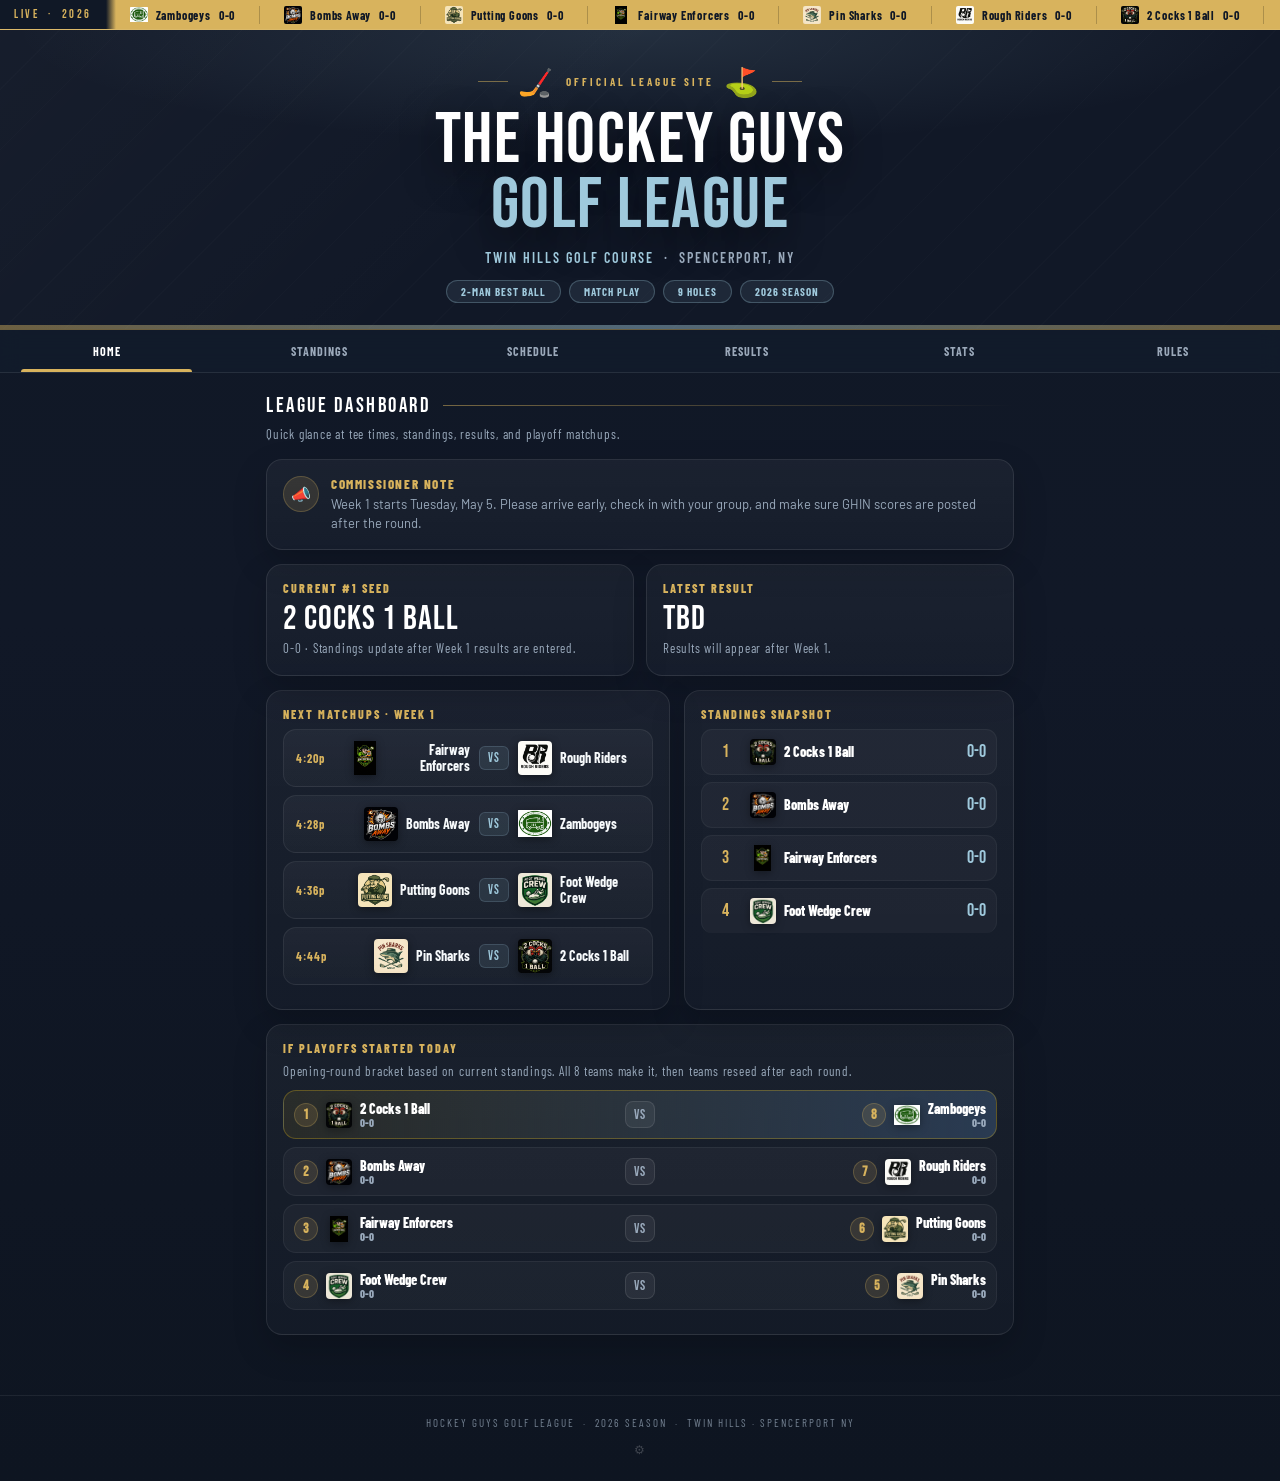
==== index.html @ 38a0ec85 "Add files via upload" ====
<!DOCTYPE html>
<html lang="en">
<head>
<meta charset="UTF-8">
<meta name="viewport" content="width=device-width, initial-scale=1.0">
<title>Hockey Guys Golf League 2026</title>
<meta name="robots" content="noindex,nofollow">
<link href="https://fonts.googleapis.com/css2?family=Bebas+Neue&family=Barlow+Condensed:wght@400;600;700;900&family=Barlow:wght@400;500;600&display=swap" rel="stylesheet">
<link rel="stylesheet" href="style.css">
<link rel="stylesheet" href="theme-polished.css">

</head>
<body>

<div class="ticker-wrap">
  <div class="ticker-label">LIVE &nbsp;·&nbsp; 2026</div>
  <div class="ticker-track" id="ticker-track"></div>
</div>
<div class="hero">
  <div class="hero-bg"></div><div class="hero-stripes"></div>
  <div class="hero-inner">
    <div class="hero-eyebrow"><span class="hero-puck">🏒</span> Official League Site <span class="hero-puck">⛳</span></div>
    <div class="hero-title">The Hockey Guys<br><span>Golf League</span></div>
    <div class="hero-sub"><b>Twin Hills Golf Course</b> &nbsp;·&nbsp; Spencerport, NY</div>
    <div class="hero-pills">
      <span class="pill">2-Man Best Ball</span><span class="pill">Match Play</span>
      <span class="pill">9 Holes</span><span class="pill">2026 Season</span>
    </div>
  </div>
</div>
<div class="nav">
  <button class="nav-btn active" onclick="show('dashboard',this)">Home</button>
  <button class="nav-btn" onclick="show('standings',this)">Standings</button>
  <button class="nav-btn" onclick="show('schedule',this)">Schedule</button>
  <button class="nav-btn" onclick="show('results',this)">Results</button>
  <button class="nav-btn" onclick="show('stats',this);buildStats()">Stats</button>
  <button class="nav-btn" onclick="show('rules',this)">Rules</button>
</div>

<div class="content">
  <div id="dashboard" class="section active">
    <div class="section-header"><span class="section-label">League Dashboard</span><div class="section-header-line"></div></div>
    <p class="section-subtitle">Quick glance at tee times, standings, results, and playoff matchups.</p>
    <div id="dashboard-container"></div>
  </div>

  <div id="standings" class="section">
    <div class="section-header"><span class="section-label">2026 Standings</span><div class="section-header-line"></div></div>
    <p class="section-subtitle" id="standings-updated">Standings will update automatically after results are entered.</p>
    <div class="view-toggle">
      <button class="view-btn active" onclick="setView('table',this)">&#9776; Table</button>
      <button class="view-btn" onclick="setView('cards',this)">&#9638; Cards</button>
    </div>
    <div id="view-table">
      <table class="standings-table">
        <thead><tr><th style="width:36px">#</th><th style="text-align:left">Team</th><th style="width:48px">W</th><th style="width:48px">L</th></tr></thead>
        <tbody id="standings-body"></tbody>
      </table>
    </div>
    <div id="view-cards" style="display:none"><div class="cards-grid" id="cards-grid"></div></div>
  </div>

  <div id="schedule" class="section">
    <div class="section-header"><span class="section-label">Schedule</span><div class="section-header-line"></div></div>
    <p class="section-subtitle">Weekly matchups, tee times, and front/back nine assignments.</p>
    <div id="schedule-container"></div>
  </div>

  <div id="results" class="section">
    <div class="section-header"><span class="section-label">Results</span><div class="section-header-line"></div></div>
    <p class="section-subtitle" id="results-updated">Final match results will show here once scores are saved.</p>
    <div id="results-container">
      <div class="no-results"><div class="no-results-icon">🏌️</div><div class="no-results-text">No results yet<br>Check back after Week 1</div></div>
    </div>
  </div>

  <div id="stats" class="section">
    <div class="section-header"><span class="section-label">Player Stats</span><div class="section-header-line"></div></div>
    <p class="section-subtitle">Individual scoring trends and season leaders will populate after scorecards are saved.</p>

    <!-- Stats Filter -->
    <div class="stats-filter">
      <button class="stats-filter-btn active" onclick="setStatFilter('all',this)">All Players</button>
      <button class="stats-filter-btn" onclick="setStatFilter('leaders',this)">Leaders</button>
    </div>

    <!-- Season Leaders Banner -->
    <div id="stats-leaders-banner" style="display:none"></div>

    <!-- Player Stats Cards -->
    <div id="stats-no-data" class="no-results">
      <div class="no-results-icon">📊</div>
      <div class="no-results-text">No stats yet<br>Enter Week 1 scores to see individual stats</div>
    </div>
    <div id="stats-container" style="display:none">

      <!-- Season Leaders row -->
      <div id="leaders-row" class="leaders-row"></div>

      <!-- Filter toggle -->
      <div id="player-search-wrap" style="margin-bottom:14px;display:none">
        <input type="text" id="player-search" class="player-search-input" placeholder="Search player..." oninput="filterPlayerStats()">
      </div>

      <!-- All Players Grid -->
      <div id="player-cards-container"></div>

      <!-- Hole-by-Hole Breakdown -->
      <div class="section-header" style="margin-top:24px">
        <span class="section-label" style="font-size:16px">Hole Breakdown</span>
        <div class="section-header-line"></div>
      </div>
      <p style="font-family:'Barlow Condensed',sans-serif;font-size:12px;color:var(--muted);margin-bottom:12px;letter-spacing:1px;">Average gross score per hole across all rounds played</p>
      <div id="hole-breakdown-container"></div>

    </div>
  </div>


  <div id="rules" class="section">
    <div class="section-header"><span class="section-label">League Rules</span><div class="section-header-line"></div></div>
    <p class="section-subtitle">League format, GHIN requirements, playoff setup, and tiebreaker order.</p>
    <div class="rules-grid">
      <div class="rule-card"><div class="rule-title">Format</div><p>Weekly 2-man best ball match play. Each matchup is played over 9 holes.</p></div>
      <div class="rule-card"><div class="rule-title">GHIN Handicaps</div><p>GHIN handicaps are mandatory. GHINs will be used for league handicapping throughout the season, so all players are expected to keep their GHIN updated and post scores after each round.</p></div>
      <div class="rule-card rule-card-wide"><div class="rule-title">Playoff Format</div><p>All 8 teams make the playoffs. The opening round is seeded bracket-style with 1 vs. 8, 2 vs. 7, 3 vs. 6, and 4 vs. 5.</p><p>After each playoff round, teams are reseeded so the highest remaining seed plays the lowest remaining seed.</p></div>
      <div class="rule-card rule-card-wide"><div class="rule-title">Tiebreakers</div><p>Playoff holes will no longer be used. For both the regular season and playoffs, ties will be broken using the following structure:</p><ol class="rule-list"><li>Combined net total</li><li>Net scores on the hardest holes, essentially skins</li><li>Most net birdies in the round</li><li>Most gross pars</li></ol></div>
    </div>
  </div>

</div>
<div class="footer">
  <div>Hockey Guys Golf League &nbsp;·&nbsp; 2026 Season &nbsp;·&nbsp; Twin Hills · Spencerport NY</div>
  <a class="footer-admin-link" href="admin.html" aria-label="Commissioner login" title="Commissioner login">⚙</a>
</div>

<script src="public.js"></script>
<script src="polish.js"></script>

</body>
</html>
---- style.css ----
:root {
  --green:#2ecc40; --gold:#f5c518; --red:#e63946; --ice:#a8d8ea;
  --dark:#0b0f14; --dark2:#131920; --dark3:#1c2633; --dark4:#243040;
  --text:#e8edf2; --muted:#6b8299;
}
*{box-sizing:border-box;margin:0;padding:0;}
body{font-family:'Barlow',sans-serif;background:var(--dark);color:var(--text);min-height:100vh;overflow-x:hidden;}

.ticker-wrap{background:var(--green);overflow:hidden;height:32px;display:flex;align-items:center;}
.ticker-label{background:#0b0f14;color:var(--green);font-family:'Bebas Neue',sans-serif;font-size:13px;letter-spacing:3px;padding:0 14px;height:100%;display:flex;align-items:center;flex-shrink:0;z-index:2;position:relative;}
.ticker-label::after{content:'';position:absolute;right:-10px;top:0;bottom:0;width:10px;background:linear-gradient(90deg,#0b0f14,transparent);}
.ticker-track{display:flex;align-items:center;white-space:nowrap;animation:ticker 35s linear infinite;}
.ticker-track:hover{animation-play-state:paused;}
@keyframes ticker{0%{transform:translateX(0);}100%{transform:translateX(-50%);}}
.ticker-item{display:inline-flex;align-items:center;gap:8px;padding:0 24px;font-family:'Barlow Condensed',sans-serif;font-size:13px;font-weight:700;letter-spacing:1px;color:#0b0f14;border-right:1px solid rgba(0,0,0,0.2);}
.ticker-item .t-logo-sm{width:18px;height:18px;object-fit:contain;border-radius:2px;}

.hero{position:relative;background:var(--dark);overflow:hidden;border-bottom:3px solid var(--green);}
.hero-bg{position:absolute;inset:0;background:radial-gradient(ellipse 80% 60% at 50% 0%,rgba(46,204,64,0.12) 0%,transparent 70%),repeating-linear-gradient(-45deg,transparent,transparent 40px,rgba(255,255,255,0.012) 40px,rgba(255,255,255,0.012) 41px);pointer-events:none;}
.hero-stripes{position:absolute;bottom:0;left:0;right:0;height:6px;background:repeating-linear-gradient(90deg,var(--green) 0px,var(--green) 60px,var(--dark) 60px,var(--dark) 62px);opacity:0.4;}
.hero-inner{position:relative;z-index:1;display:flex;flex-direction:column;align-items:center;padding:36px 20px 28px;gap:10px;}
.hero-eyebrow{font-family:'Barlow Condensed',sans-serif;font-size:11px;font-weight:700;letter-spacing:4px;text-transform:uppercase;color:var(--green);display:flex;align-items:center;gap:10px;}
.hero-eyebrow::before,.hero-eyebrow::after{content:'';display:block;width:30px;height:1px;background:var(--green);opacity:0.6;}
.hero-puck{font-size:28px;animation:spin 6s linear infinite;display:inline-block;}
@keyframes spin{0%{transform:rotateY(0deg);}50%{transform:rotateY(180deg);}100%{transform:rotateY(360deg);}}
.hero-title{font-family:'Bebas Neue',sans-serif;font-size:clamp(42px,9vw,72px);line-height:0.9;text-align:center;letter-spacing:2px;color:#fff;text-shadow:0 0 40px rgba(46,204,64,0.3),0 4px 20px rgba(0,0,0,0.8);}
.hero-title span{color:var(--green);}
.hero-sub{font-family:'Barlow Condensed',sans-serif;font-size:14px;font-weight:600;letter-spacing:2px;text-transform:uppercase;color:var(--muted);}
.hero-sub b{color:var(--ice);font-weight:600;}
.hero-pills{display:flex;gap:8px;flex-wrap:wrap;justify-content:center;margin-top:4px;}
.pill{background:rgba(46,204,64,0.1);border:1px solid rgba(46,204,64,0.3);border-radius:999px;padding:4px 14px;font-family:'Barlow Condensed',sans-serif;font-size:11px;font-weight:700;letter-spacing:1px;text-transform:uppercase;color:var(--green);}

.nav{display:flex;background:var(--dark2);border-bottom:1px solid rgba(255,255,255,0.06);position:sticky;top:0;z-index:100;}
.nav-btn{flex:1;padding:14px 4px;font-family:'Barlow Condensed',sans-serif;font-size:12px;font-weight:700;letter-spacing:1px;text-transform:uppercase;color:var(--muted);background:none;border:none;cursor:pointer;position:relative;transition:color 0.2s;}
.nav-btn::after{content:'';position:absolute;bottom:0;left:10%;right:10%;height:3px;background:var(--green);border-radius:3px 3px 0 0;transform:scaleX(0);transition:transform 0.2s;}
.nav-btn.active{color:var(--green);}
.nav-btn.active::after{transform:scaleX(1);}
.nav-btn:hover:not(.active){color:var(--text);}
.nav-btn.comm-btn{color:var(--gold);font-size:11px;}
.nav-btn.comm-btn.active{color:var(--gold);}
.nav-btn.comm-btn.active::after{background:var(--gold);transform:scaleX(1);}

.content{padding:20px 16px 40px;max-width:720px;margin:0 auto;}
.section{display:none;}
.section.active{display:block;animation:fadeUp 0.25s ease;}
@keyframes fadeUp{from{opacity:0;transform:translateY(10px);}to{opacity:1;transform:translateY(0);}}

.section-header{display:flex;align-items:center;gap:12px;margin-bottom:18px;}
.section-header-line{flex:1;height:1px;background:linear-gradient(90deg,rgba(46,204,64,0.4),transparent);}
.section-label{font-family:'Bebas Neue',sans-serif;font-size:22px;letter-spacing:3px;color:var(--green);}

.view-toggle{display:flex;gap:6px;margin-bottom:18px;}
.view-btn{padding:6px 16px;font-family:'Barlow Condensed',sans-serif;font-size:12px;font-weight:700;letter-spacing:2px;text-transform:uppercase;border-radius:999px;border:1px solid rgba(255,255,255,0.12);background:transparent;color:var(--muted);cursor:pointer;transition:all 0.2s;}
.view-btn.active{background:var(--green);border-color:var(--green);color:#000;}
.view-btn:hover:not(.active){border-color:rgba(255,255,255,0.3);color:var(--text);}

.standings-table{width:100%;border-collapse:separate;border-spacing:0 6px;}
.standings-table thead th{font-family:'Barlow Condensed',sans-serif;font-size:10px;font-weight:700;letter-spacing:2px;text-transform:uppercase;color:var(--muted);padding:0 12px 8px;}
.standings-row{background:var(--dark3);border-radius:10px;transition:transform 0.15s,background 0.15s;cursor:default;}
.standings-row:hover{background:var(--dark4);transform:translateX(3px);}
.standings-row td{padding:10px 12px;vertical-align:middle;}
.standings-row td:first-child{border-radius:10px 0 0 10px;}
.standings-row td:last-child{border-radius:0 10px 10px 0;}
.rank-cell{width:36px;text-align:center;font-family:'Bebas Neue',sans-serif;font-size:20px;color:var(--muted);}
.rank-1{color:var(--gold);text-shadow:0 0 12px rgba(245,197,24,0.5);}
.rank-2{color:#c0c0c0;}
.rank-3{color:#cd7f32;}
.team-cell{display:flex;align-items:center;gap:12px;}
.t-logo{width:44px;height:44px;object-fit:contain;border-radius:6px;flex-shrink:0;filter:drop-shadow(0 2px 6px rgba(0,0,0,0.5));}
.t-placeholder{width:44px;height:44px;border-radius:6px;background:var(--dark4);border:1px solid rgba(255,255,255,0.1);display:flex;align-items:center;justify-content:center;font-family:'Bebas Neue',sans-serif;font-size:16px;color:var(--muted);flex-shrink:0;}
.t-name{font-family:'Barlow Condensed',sans-serif;font-size:16px;font-weight:700;color:#fff;line-height:1.1;}
.t-players{font-size:11px;color:var(--muted);margin-top:1px;}
.w-cell,.l-cell{text-align:center;width:48px;font-family:'Bebas Neue',sans-serif;font-size:24px;}
.w-cell{color:var(--green);}
.l-cell{color:var(--red);opacity:0.7;}
.standings-row.leader{background:linear-gradient(90deg,rgba(46,204,64,0.12),var(--dark3));border-left:3px solid var(--green);}
.standings-row.leader td:first-child{padding-left:9px;}
.bubble-badge{background:rgba(230,57,70,0.15);border:1px solid rgba(230,57,70,0.3);border-radius:999px;padding:2px 8px;font-family:'Barlow Condensed',sans-serif;font-size:10px;font-weight:700;color:var(--red);letter-spacing:1px;margin-left:6px;}

.cards-grid{display:grid;grid-template-columns:repeat(2,1fr);gap:12px;}
.team-card{background:var(--dark3);border-radius:16px;border:1px solid rgba(255,255,255,0.06);overflow:hidden;transition:transform 0.2s,border-color 0.2s,box-shadow 0.2s;position:relative;}
.team-card:hover{transform:translateY(-4px);border-color:rgba(46,204,64,0.4);box-shadow:0 12px 40px rgba(0,0,0,0.4);}
.team-card.leader{border-color:var(--gold);box-shadow:0 0 0 1px rgba(245,197,24,0.3),0 8px 30px rgba(245,197,24,0.1);}
.team-card.bubble{border-color:rgba(230,57,70,0.4);}
.card-crown{position:absolute;top:8px;right:10px;font-size:18px;}
.card-logo-wrap{background:linear-gradient(160deg,rgba(46,204,64,0.08),transparent 60%);display:flex;align-items:center;justify-content:center;padding:24px 16px 16px;}
.card-logo{width:90px;height:90px;object-fit:contain;filter:drop-shadow(0 4px 16px rgba(0,0,0,0.6));transition:transform 0.3s;}
.team-card:hover .card-logo{transform:scale(1.06);}
.card-placeholder{width:90px;height:90px;border-radius:12px;background:var(--dark4);border:1px solid rgba(255,255,255,0.08);display:flex;align-items:center;justify-content:center;font-family:'Bebas Neue',sans-serif;font-size:28px;color:var(--muted);}
.card-info{padding:0 14px 16px;text-align:center;}
.card-name{font-family:'Bebas Neue',sans-serif;font-size:20px;letter-spacing:1px;color:#fff;line-height:1.1;margin-bottom:2px;}
.card-players{font-family:'Barlow Condensed',sans-serif;font-size:12px;font-weight:600;color:var(--muted);letter-spacing:1px;margin-bottom:12px;}
.card-record{display:flex;justify-content:center;border-top:1px solid rgba(255,255,255,0.06);padding-top:12px;}
.card-stat{flex:1;text-align:center;}
.card-stat-num{font-family:'Bebas Neue',sans-serif;font-size:32px;line-height:1;}
.card-stat-label{font-family:'Barlow Condensed',sans-serif;font-size:10px;font-weight:700;letter-spacing:2px;text-transform:uppercase;margin-top:2px;}
.card-stat.wins .card-stat-num{color:var(--green);}
.card-stat.wins .card-stat-label{color:rgba(46,204,64,0.6);}
.card-stat.losses .card-stat-num{color:var(--red);opacity:0.75;}
.card-stat.losses .card-stat-label{color:rgba(230,57,70,0.5);}
.card-divider{width:1px;background:rgba(255,255,255,0.06);margin:0 4px;align-self:stretch;}
.card-bubble-tag{font-family:'Barlow Condensed',sans-serif;font-size:10px;font-weight:700;color:var(--red);letter-spacing:1px;text-transform:uppercase;margin-top:8px;}

.week-block{margin-bottom:20px;}
.week-label{font-family:'Bebas Neue',sans-serif;font-size:13px;letter-spacing:3px;color:var(--muted);text-transform:uppercase;margin-bottom:10px;display:flex;align-items:center;gap:10px;}
.week-label::after{content:'';flex:1;height:1px;background:rgba(255,255,255,0.07);}
.matchup-card{background:var(--dark3);border-radius:12px;margin-bottom:8px;display:flex;align-items:center;padding:12px 14px;gap:10px;border:1px solid rgba(255,255,255,0.05);transition:border-color 0.2s;}
.matchup-card:hover{border-color:rgba(46,204,64,0.3);}
.m-time{font-family:'Barlow Condensed',sans-serif;font-size:12px;font-weight:700;color:var(--muted);letter-spacing:1px;width:38px;flex-shrink:0;}
.m-team{display:flex;align-items:center;gap:8px;flex:1;}
.m-team.right{flex-direction:row-reverse;}
.m-logo{width:34px;height:34px;object-fit:contain;border-radius:4px;filter:drop-shadow(0 2px 4px rgba(0,0,0,0.4));flex-shrink:0;}
.m-placeholder{width:34px;height:34px;border-radius:4px;background:var(--dark4);display:flex;align-items:center;justify-content:center;font-family:'Bebas Neue',sans-serif;font-size:12px;color:var(--muted);flex-shrink:0;}
.m-name{font-family:'Barlow Condensed',sans-serif;font-size:14px;font-weight:700;color:var(--text);line-height:1.1;}
.m-team.right .m-name{text-align:right;}
.vs-badge{background:rgba(255,255,255,0.06);border:1px solid rgba(255,255,255,0.1);border-radius:6px;padding:3px 8px;font-family:'Bebas Neue',sans-serif;font-size:13px;color:var(--muted);letter-spacing:1px;flex-shrink:0;}

.results-week{margin-bottom:24px;}
.results-week-header{font-family:'Bebas Neue',sans-serif;font-size:13px;letter-spacing:3px;color:var(--muted);text-transform:uppercase;margin-bottom:10px;display:flex;align-items:center;gap:10px;}
.results-week-header::after{content:'';flex:1;height:1px;background:rgba(255,255,255,0.07);}
.result-card{background:var(--dark3);border-radius:12px;margin-bottom:8px;padding:14px;border:1px solid rgba(255,255,255,0.05);}
.result-teams{display:flex;align-items:center;gap:10px;}
.result-team{flex:1;display:flex;align-items:center;gap:8px;}
.result-team.right{flex-direction:row-reverse;}
.result-team.right .result-name{text-align:right;}
.result-logo{width:36px;height:36px;object-fit:contain;border-radius:4px;flex-shrink:0;}
.result-placeholder{width:36px;height:36px;border-radius:4px;background:var(--dark4);display:flex;align-items:center;justify-content:center;font-family:'Bebas Neue',sans-serif;font-size:12px;color:var(--muted);flex-shrink:0;}
.result-name{font-family:'Barlow Condensed',sans-serif;font-size:14px;font-weight:700;color:var(--text);flex:1;}
.result-name.winner{color:var(--green);}
.result-score-block{display:flex;flex-direction:column;align-items:center;gap:2px;flex-shrink:0;min-width:70px;}
.result-matchplay{font-family:'Bebas Neue',sans-serif;font-size:22px;color:var(--gold);letter-spacing:1px;}
.result-side{font-family:'Barlow Condensed',sans-serif;font-size:10px;color:var(--muted);letter-spacing:1px;text-transform:uppercase;}
.result-detail{font-size:11px;color:var(--muted);margin-top:8px;text-align:center;border-top:1px solid rgba(255,255,255,0.05);padding-top:8px;font-family:'Barlow Condensed',sans-serif;letter-spacing:0.5px;}
.no-results{display:flex;flex-direction:column;align-items:center;justify-content:center;padding:60px 20px;gap:14px;opacity:0.5;}
.no-results-icon{font-size:48px;}
.no-results-text{font-family:'Barlow Condensed',sans-serif;font-size:16px;font-weight:600;letter-spacing:2px;text-transform:uppercase;color:var(--muted);text-align:center;}

.login-wrap{max-width:380px;margin:0 auto;}
.login-card{background:var(--dark3);border:1px solid rgba(245,197,24,0.25);border-radius:16px;padding:28px 24px;text-align:center;}
.login-icon{font-size:36px;margin-bottom:12px;}
.login-title{font-family:'Bebas Neue',sans-serif;font-size:24px;letter-spacing:3px;color:var(--gold);margin-bottom:4px;}
.login-sub{font-family:'Barlow Condensed',sans-serif;font-size:13px;color:var(--muted);letter-spacing:1px;margin-bottom:20px;}
.login-field{width:100%;background:var(--dark4);border:1px solid rgba(255,255,255,0.1);border-radius:8px;padding:11px 14px;font-family:'Barlow',sans-serif;font-size:14px;color:var(--text);margin-bottom:10px;outline:none;transition:border-color 0.2s;}
.login-field:focus{border-color:var(--gold);}
.login-btn{width:100%;background:var(--gold);color:#000;border:none;border-radius:8px;padding:12px;font-family:'Barlow Condensed',sans-serif;font-size:15px;font-weight:700;letter-spacing:2px;text-transform:uppercase;cursor:pointer;margin-top:4px;transition:background 0.2s;}
.login-btn:hover{background:#e0b200;}
.login-error{color:var(--red);font-family:'Barlow Condensed',sans-serif;font-size:13px;font-weight:600;margin-top:10px;display:none;}

.commissioner-panel{display:none;}
.comm-header{display:flex;align-items:center;justify-content:space-between;margin-bottom:20px;}
.comm-title{font-family:'Bebas Neue',sans-serif;font-size:22px;letter-spacing:3px;color:var(--gold);}
.comm-user{font-family:'Barlow Condensed',sans-serif;font-size:13px;color:var(--muted);}
.logout-btn{background:transparent;border:1px solid rgba(255,255,255,0.15);border-radius:999px;padding:4px 12px;font-family:'Barlow Condensed',sans-serif;font-size:11px;font-weight:700;letter-spacing:1px;color:var(--muted);cursor:pointer;transition:all 0.2s;}
.logout-btn:hover{border-color:var(--red);color:var(--red);}

.comm-tabs{display:flex;gap:8px;margin-bottom:20px;}
.comm-tab{padding:8px 18px;font-family:'Barlow Condensed',sans-serif;font-size:13px;font-weight:700;letter-spacing:1px;text-transform:uppercase;border-radius:999px;border:1px solid rgba(255,255,255,0.12);background:transparent;color:var(--muted);cursor:pointer;transition:all 0.2s;}
.comm-tab.active{background:var(--gold);border-color:var(--gold);color:#000;}
.comm-tab:hover:not(.active){color:var(--text);border-color:rgba(255,255,255,0.3);}

.entry-card{background:var(--dark3);border:1px solid rgba(245,197,24,0.15);border-radius:14px;padding:20px;margin-bottom:16px;}
.entry-title{font-family:'Bebas Neue',sans-serif;font-size:16px;letter-spacing:2px;color:var(--gold);margin-bottom:16px;}
.field-label{font-family:'Barlow Condensed',sans-serif;font-size:11px;font-weight:700;letter-spacing:2px;text-transform:uppercase;color:var(--muted);margin-bottom:6px;display:block;}
.field-input{width:100%;background:var(--dark4);border:1px solid rgba(255,255,255,0.12);border-radius:8px;padding:10px 12px;font-family:'Barlow',sans-serif;font-size:14px;color:var(--text);outline:none;margin-bottom:14px;}
.field-input:focus{border-color:var(--gold);}
.field-select{width:100%;background:var(--dark4);border:1px solid rgba(255,255,255,0.12);border-radius:8px;padding:10px 12px;font-family:'Barlow',sans-serif;font-size:14px;color:var(--text);outline:none;margin-bottom:14px;cursor:pointer;}
.field-select:focus{border-color:var(--gold);}
.two-col{display:grid;grid-template-columns:1fr 1fr;gap:12px;}

/* always-visible save button */
.save-bar{background:var(--dark3);border:1px solid rgba(245,197,24,0.3);border-radius:14px;padding:16px 20px;margin-bottom:16px;}
.save-bar-title{font-family:'Bebas Neue',sans-serif;font-size:14px;letter-spacing:2px;color:var(--gold);margin-bottom:10px;}
.match-status-display{font-family:'Bebas Neue',sans-serif;font-size:28px;color:var(--gold);letter-spacing:2px;text-align:center;margin-bottom:10px;min-height:36px;}
.match-winner-display{font-family:'Barlow Condensed',sans-serif;font-size:14px;color:var(--green);text-align:center;margin-bottom:12px;min-height:20px;font-weight:700;letter-spacing:1px;}
.submit-btn{width:100%;background:var(--gold);color:#000;border:none;border-radius:10px;padding:13px;font-family:'Barlow Condensed',sans-serif;font-size:16px;font-weight:700;letter-spacing:3px;text-transform:uppercase;cursor:pointer;transition:background 0.2s,transform 0.1s;}
.submit-btn:hover{background:#e0b200;}
.submit-btn:active{transform:scale(0.98);}
.danger-btn{background:var(--red) !important;color:#fff !important;}
.danger-btn:hover{background:#c0303b !important;}
.success-msg{background:rgba(46,204,64,0.1);border:1px solid rgba(46,204,64,0.3);border-radius:10px;padding:12px;text-align:center;font-family:'Barlow Condensed',sans-serif;font-size:14px;font-weight:700;color:var(--green);letter-spacing:1px;margin-top:10px;display:none;}

.scorecard-wrap{overflow-x:auto;-webkit-overflow-scrolling:touch;margin-bottom:14px;}
.scorecard{border-collapse:collapse;width:100%;min-width:560px;font-size:12px;}
.scorecard th{background:var(--dark2);font-family:'Barlow Condensed',sans-serif;font-weight:700;letter-spacing:1px;text-transform:uppercase;font-size:10px;color:var(--muted);padding:8px 5px;text-align:center;border-bottom:1px solid rgba(255,255,255,0.08);}
.scorecard th.h-col{color:var(--green);}
.scorecard td{padding:5px;text-align:center;border-bottom:1px solid rgba(255,255,255,0.05);vertical-align:middle;}
.scorecard tr.par-row td{color:var(--muted);font-family:'Barlow Condensed',sans-serif;font-size:11px;font-weight:600;}
.scorecard tr.hcp-row td{color:rgba(107,130,153,0.6);font-family:'Barlow Condensed',sans-serif;font-size:10px;}
.scorecard tr.par-row td.tot{color:var(--green);font-weight:700;}
.score-inp{width:34px;background:var(--dark4);border:1px solid rgba(255,255,255,0.1);border-radius:4px;padding:4px 2px;font-family:'Bebas Neue',sans-serif;font-size:16px;color:#fff;text-align:center;outline:none;}
.score-inp:focus{border-color:var(--gold);}
.score-inp.stroke{border-color:rgba(46,204,64,0.6);background:rgba(46,204,64,0.1);}
.star{font-size:8px;color:var(--green);line-height:1;display:block;}
.pname-cell{text-align:left !important;font-family:'Barlow Condensed',sans-serif;font-size:12px;font-weight:700;color:var(--text);white-space:nowrap;padding-left:8px !important;min-width:88px;}
.hdcp-cell{font-family:'Barlow Condensed',sans-serif;font-size:11px;color:var(--gold);white-space:nowrap;}
.net-cell{font-family:'Bebas Neue',sans-serif;font-size:15px;color:var(--ice);}
.match-row td{font-family:'Bebas Neue',sans-serif;font-size:13px;letter-spacing:1px;}
.match-row .up{color:var(--green);}
.match-row .dn{color:var(--red);}
.match-row .ev{color:var(--muted);}
.team-divider td{border-top:2px solid rgba(255,255,255,0.12) !important;}
.t1-bg{background:rgba(46,204,64,0.04);}
.t2-bg{background:rgba(90,180,240,0.04);}

.stats-filter{display:flex;gap:6px;margin-bottom:16px;flex-wrap:wrap;}
.stats-filter-btn{padding:6px 16px;font-family:'Barlow Condensed',sans-serif;font-size:12px;font-weight:700;letter-spacing:2px;text-transform:uppercase;border-radius:999px;border:1px solid rgba(255,255,255,0.12);background:transparent;color:var(--muted);cursor:pointer;transition:all 0.2s;}
.stats-filter-btn.active{background:var(--green);border-color:var(--green);color:#000;}
.stats-filter-btn:hover:not(.active){border-color:rgba(255,255,255,0.3);color:var(--text);}
.leaders-row{display:grid;grid-template-columns:repeat(3,1fr);gap:10px;margin-bottom:20px;}
.leader-card{background:var(--dark3);border-radius:12px;padding:14px 10px;text-align:center;border:1px solid rgba(255,255,255,0.06);position:relative;overflow:hidden;}
.leader-card::before{content:'';position:absolute;top:0;left:0;right:0;height:3px;}
.leader-card.gold::before{background:var(--gold);}
.leader-card.green::before{background:var(--green);}
.leader-card.ice::before{background:var(--ice);}
.leader-card .leader-icon{font-size:20px;margin-bottom:4px;}
.leader-card .leader-stat{font-family:'Bebas Neue',sans-serif;font-size:26px;line-height:1;}
.leader-card.gold .leader-stat{color:var(--gold);}
.leader-card.green .leader-stat{color:var(--green);}
.leader-card.ice .leader-stat{color:var(--ice);}
.leader-card .leader-name{font-family:'Barlow Condensed',sans-serif;font-size:13px;font-weight:700;color:#fff;margin-top:2px;line-height:1.2;}
.leader-card .leader-label{font-family:'Barlow Condensed',sans-serif;font-size:9px;font-weight:700;letter-spacing:2px;text-transform:uppercase;color:var(--muted);margin-top:3px;}
.player-stat-card{background:var(--dark3);border-radius:14px;border:1px solid rgba(255,255,255,0.06);margin-bottom:12px;overflow:hidden;transition:border-color 0.2s;}
.player-stat-card:hover{border-color:rgba(46,204,64,0.25);}
.psc-header{display:flex;align-items:center;gap:12px;padding:14px 14px 10px;cursor:pointer;}
.psc-avatar{width:38px;height:38px;border-radius:50%;display:flex;align-items:center;justify-content:center;font-family:'Bebas Neue',sans-serif;font-size:16px;color:#fff;flex-shrink:0;}
.psc-info{flex:1;}
.psc-name{font-family:'Barlow Condensed',sans-serif;font-size:16px;font-weight:700;color:#fff;line-height:1.1;}
.psc-team{font-size:11px;color:var(--muted);}
.psc-record{font-family:'Bebas Neue',sans-serif;font-size:20px;color:var(--green);}
.psc-record.losing{color:var(--red);}
.psc-record.even{color:var(--muted);}
.psc-chevron{color:var(--muted);font-size:12px;transition:transform 0.2s;}
.psc-chevron.open{transform:rotate(180deg);}
.psc-stats-grid{display:grid;grid-template-columns:repeat(4,1fr);gap:0;border-top:1px solid rgba(255,255,255,0.06);}
.psc-stat{text-align:center;padding:10px 6px;border-right:1px solid rgba(255,255,255,0.05);}
.psc-stat:last-child{border-right:none;}
.psc-stat-num{font-family:'Bebas Neue',sans-serif;font-size:20px;color:var(--text);line-height:1;}
.psc-stat-label{font-family:'Barlow Condensed',sans-serif;font-size:9px;font-weight:700;letter-spacing:1.5px;text-transform:uppercase;color:var(--muted);margin-top:2px;}
.psc-detail{display:none;border-top:1px solid rgba(255,255,255,0.06);padding:12px 14px;}
.psc-detail.open{display:block;animation:fadeUp 0.2s ease;}
.psc-detail-grid{display:grid;grid-template-columns:1fr 1fr;gap:8px;margin-bottom:12px;}
.psc-detail-item{background:var(--dark4);border-radius:8px;padding:8px 10px;display:flex;justify-content:space-between;align-items:center;}
.psc-detail-label{font-family:'Barlow Condensed',sans-serif;font-size:11px;color:var(--muted);font-weight:600;letter-spacing:0.5px;}
.psc-detail-val{font-family:'Bebas Neue',sans-serif;font-size:16px;color:var(--text);}
.score-dist-wrap{margin-top:4px;}
.score-dist-title{font-family:'Barlow Condensed',sans-serif;font-size:10px;font-weight:700;letter-spacing:1px;text-transform:uppercase;color:var(--muted);margin-bottom:8px;}
.score-dist{display:flex;gap:6px;align-items:flex-end;height:48px;}
.score-bar-wrap{flex:1;display:flex;flex-direction:column;align-items:center;gap:2px;}
.score-bar{width:100%;border-radius:3px 3px 0 0;min-height:2px;}
.score-bar.birdie{background:var(--gold);}
.score-bar.par{background:var(--green);}
.score-bar.bogey{background:var(--muted);}
.score-bar.double{background:var(--red);opacity:0.7;}
.score-bar.worse{background:var(--red);opacity:0.4;}
.score-bar-label{font-family:'Barlow Condensed',sans-serif;font-size:9px;color:var(--muted);font-weight:600;}
.score-bar-count{font-family:'Bebas Neue',sans-serif;font-size:11px;color:var(--text);}
.hole-bdown-wrap{overflow-x:auto;margin-bottom:8px;}
.hole-bdown-table{border-collapse:collapse;width:100%;min-width:500px;font-size:11px;}
.hole-bdown-table th{font-family:'Barlow Condensed',sans-serif;font-size:9px;font-weight:700;letter-spacing:1px;text-transform:uppercase;color:var(--muted);padding:6px 5px;text-align:center;background:var(--dark2);border-bottom:1px solid rgba(255,255,255,0.07);}
.hole-bdown-table td{padding:5px;text-align:center;border-bottom:1px solid rgba(255,255,255,0.04);font-family:'Barlow Condensed',sans-serif;font-size:12px;font-weight:600;}
.hole-bdown-table tr:last-child td{border-bottom:none;}
.par-lbl{text-align:left!important;padding-left:8px!important;color:var(--muted);font-size:10px;}
.hcell-under{color:var(--gold);}
.hcell-par{color:var(--green);}
.hcell-over1{color:var(--muted);}
.hcell-over2{color:var(--red);opacity:0.75;}
.hcell-over3{color:var(--red);opacity:0.5;}
.player-search-input{width:100%;background:var(--dark4);border:1px solid rgba(255,255,255,0.1);border-radius:8px;padding:9px 12px;font-family:'Barlow',sans-serif;font-size:14px;color:var(--text);outline:none;margin-bottom:14px;}
.player-search-input:focus{border-color:var(--green);}
.footer{text-align:center;padding:20px;font-family:'Barlow Condensed',sans-serif;font-size:11px;letter-spacing:2px;text-transform:uppercase;color:var(--muted);opacity:0.5;border-top:1px solid rgba(255,255,255,0.05);margin-top:20px;}

/* Dashboard + maintenance upgrades */
.dashboard-grid{display:grid;grid-template-columns:repeat(3,1fr);gap:12px;margin-bottom:18px;}
.dashboard-grid-two{grid-template-columns:repeat(2,1fr);}
.dash-card{background:var(--dark3);border:1px solid rgba(255,255,255,0.06);border-radius:16px;padding:16px;position:relative;overflow:hidden;}
.dash-card::before{content:'';position:absolute;top:0;left:0;right:0;height:3px;background:var(--green);opacity:.9;}
.dash-card.gold::before{background:var(--gold);}.dash-card.ice::before{background:var(--ice);}.dash-card.red::before{background:var(--red);}
.dash-label{font-family:'Barlow Condensed',sans-serif;font-size:10px;font-weight:700;letter-spacing:2px;text-transform:uppercase;color:var(--muted);margin-bottom:6px;}
.dash-value{font-family:'Bebas Neue',sans-serif;font-size:30px;line-height:1;color:#fff;letter-spacing:1px;}
.dash-sub{font-family:'Barlow Condensed',sans-serif;font-size:13px;color:var(--muted);margin-top:4px;letter-spacing:.5px;}
.dashboard-two{display:grid;grid-template-columns:1.1fr .9fr;gap:14px;}
.dashboard-panel{background:var(--dark3);border:1px solid rgba(255,255,255,0.06);border-radius:16px;padding:16px;}
.panel-title{font-family:'Bebas Neue',sans-serif;font-size:18px;letter-spacing:2px;color:var(--green);margin-bottom:12px;}
.mini-standings-row{display:grid;grid-template-columns:32px 1fr auto;gap:10px;align-items:center;padding:9px 0;border-bottom:1px solid rgba(255,255,255,0.06);}
.mini-standings-row:last-child{border-bottom:none;}
.mini-rank{font-family:'Bebas Neue',sans-serif;font-size:18px;color:var(--muted);text-align:center;}
.mini-team{display:flex;align-items:center;gap:9px;min-width:0;}
.mini-team-name{font-family:'Barlow Condensed',sans-serif;font-size:15px;font-weight:700;color:#fff;white-space:nowrap;overflow:hidden;text-overflow:ellipsis;}
.mini-logo{width:30px;height:30px;object-fit:contain;filter:drop-shadow(0 2px 4px rgba(0,0,0,.35));}
.mini-record{font-family:'Bebas Neue',sans-serif;font-size:18px;color:var(--green);}
.dash-empty{font-family:'Barlow Condensed',sans-serif;font-size:13px;color:var(--muted);letter-spacing:1px;line-height:1.4;}
.manage-actions .submit-btn,.import-btn{font-size:13px;letter-spacing:2px;padding:12px 10px;}
.import-btn{display:flex;align-items:center;justify-content:center;background:var(--gold);color:#000;border:none;border-radius:10px;font-family:'Barlow Condensed',sans-serif;font-weight:700;text-transform:uppercase;cursor:pointer;}
.import-btn input{display:none;}
@media (max-width:640px){
  .ticker-wrap{height:30px}.ticker-label{font-size:11px;padding:0 10px}.ticker-item{font-size:12px;padding:0 16px}
  .hero-inner{padding:30px 14px 22px}.hero-sub{text-align:center;line-height:1.3}.hero-pills{gap:6px}.pill{font-size:10px;padding:4px 10px}
  .nav{overflow-x:auto;-webkit-overflow-scrolling:touch}.nav-btn{flex:0 0 auto;min-width:86px;padding:12px 10px;font-size:11px}
  .content{padding:16px 12px 32px}.cards-grid{grid-template-columns:1fr}.dashboard-grid,.dashboard-two{grid-template-columns:1fr}.leaders-row{grid-template-columns:1fr}
  .matchup-card{padding:10px 10px;gap:7px}.m-time{width:34px;font-size:11px}.m-logo{width:28px;height:28px}.m-name{font-size:13px}.vs-badge{padding:2px 6px}
  .two-col{grid-template-columns:1fr}.scorecard{min-width:720px}.score-inp{width:38px;min-height:34px}.login-card{padding:22px 18px}
}
@media (prefers-reduced-motion:reduce){*,*::before,*::after{animation-duration:.01ms!important;animation-iteration-count:1!important;scroll-behavior:auto!important;transition-duration:.01ms!important}}


.nav-link-btn{text-decoration:none;text-align:center;display:flex;align-items:center;justify-content:center;}
.rules-grid{display:grid;grid-template-columns:repeat(2,1fr);gap:12px;}
.rule-card{background:var(--dark3);border:1px solid rgba(255,255,255,0.06);border-radius:14px;padding:16px;}
.rule-title{font-family:'Bebas Neue',sans-serif;font-size:17px;letter-spacing:2px;color:var(--gold);margin-bottom:6px;}
.rule-card p{font-family:'Barlow Condensed',sans-serif;font-size:14px;line-height:1.45;color:var(--muted);letter-spacing:.4px;}
.playoff-dashboard{margin-top:14px;}
.playoff-matchup-row{display:grid;grid-template-columns:1fr auto 1fr;align-items:center;gap:10px;background:var(--dark4);border-radius:12px;padding:10px;margin-bottom:8px;border:1px solid rgba(255,255,255,0.06);}
.playoff-matchup-row:nth-child(1){border-color:rgba(245,197,24,0.28);background:linear-gradient(90deg,rgba(245,197,24,0.08),var(--dark4));}
.playoff-team{display:flex;align-items:center;gap:8px;font-family:'Barlow Condensed',sans-serif;font-size:14px;font-weight:800;color:#fff;min-width:0;}
.playoff-team span{white-space:nowrap;overflow:hidden;text-overflow:ellipsis;display:block;max-width:160px;}
.playoff-team-low{justify-content:flex-start;}
.playoff-seed{width:28px;height:28px;border-radius:50%;display:flex;align-items:center;justify-content:center;background:rgba(245,197,24,0.13);border:1px solid rgba(245,197,24,0.28);font-family:'Bebas Neue',sans-serif;font-size:18px;color:var(--gold);flex-shrink:0;}
.playoff-vs{background:rgba(255,255,255,0.06);border:1px solid rgba(255,255,255,0.1);border-radius:8px;padding:4px 8px;font-family:'Bebas Neue',sans-serif;font-size:13px;color:var(--muted);letter-spacing:1px;}
.playoff-record{font-family:'Bebas Neue',sans-serif;font-size:15px;color:var(--green);line-height:1;margin-top:1px;}

.rule-card-wide{grid-column:1/-1;}
.rule-list{font-family:'Barlow Condensed',sans-serif;font-size:14px;line-height:1.55;color:var(--muted);letter-spacing:.4px;margin:10px 0 0 20px;padding-left:10px;}
.rule-list li{margin-bottom:4px;}
@media(max-width:640px){.rules-grid{grid-template-columns:1fr}.rule-card-wide{grid-column:auto}.playoff-matchup-row{grid-template-columns:1fr;gap:8px}.playoff-vs{justify-self:center}.playoff-team span{max-width:220px}}

.footer-admin-link{display:inline-flex;align-items:center;justify-content:center;margin-top:10px;width:24px;height:24px;border-radius:50%;text-decoration:none;color:rgba(107,130,153,0.42);font-size:13px;transition:all 0.2s ease;}
.footer-admin-link:hover{color:var(--gold);background:rgba(245,197,24,0.08);}
---- theme-polished.css ----
/* V2.6 Polished Template — cleaner rink/sports look, less neon */
:root {
  --green:#7cc77a; --gold:#d8b35d; --red:#d66060; --ice:#9fc9dc;
  --dark:#111827; --dark2:#162234; --dark3:#1f2e42; --dark4:#2a3b52;
  --text:#f0f4f8; --muted:#9aaabc; --line:rgba(255,255,255,0.09);
}
body{background:linear-gradient(180deg,#101826 0%,#111827 42%,#0e1521 100%);} 
.ticker-wrap{background:var(--gold);height:30px;border-bottom:1px solid rgba(255,255,255,0.08);} 
.ticker-label{background:#101826;color:var(--gold);font-size:12px;letter-spacing:2.5px;} 
.ticker-label::after{background:linear-gradient(90deg,#101826,transparent);} 
.ticker-item{color:#101826;font-size:12px;letter-spacing:.8px;} 
.hero{border-bottom:1px solid rgba(216,179,93,.45);background:#111827;} 
.hero-bg{background:radial-gradient(ellipse 70% 55% at 50% 0%,rgba(159,201,220,.13) 0%,transparent 70%),linear-gradient(135deg,rgba(255,255,255,.025),transparent 45%),repeating-linear-gradient(-45deg,transparent,transparent 42px,rgba(255,255,255,.012) 42px,rgba(255,255,255,.012) 43px);} 
.hero-stripes{height:4px;background:linear-gradient(90deg,var(--gold),var(--ice),var(--gold));opacity:.45;} 
.hero-inner{padding:34px 20px 26px;} 
.hero-eyebrow{color:var(--gold);letter-spacing:3px;} 
.hero-eyebrow::before,.hero-eyebrow::after{background:var(--gold);opacity:.5;} 
.hero-title{text-shadow:0 14px 36px rgba(0,0,0,.5);letter-spacing:1.5px;} 
.hero-title span{color:var(--ice);} 
.pill{background:rgba(159,201,220,.095);border-color:rgba(159,201,220,.28);color:var(--ice);} 
.nav{background:rgba(18,28,43,.96);backdrop-filter:blur(10px);border-bottom:1px solid var(--line);} 
.nav-btn{color:#9ba9ba;} 
.nav-btn.active{color:#fff;} 
.nav-btn::after,.nav-btn.active::after{background:var(--gold);} 
.content{max-width:780px;} 
.section-label{color:#fff;font-size:21px;letter-spacing:2.5px;} 
.section-header{margin-bottom:8px;}
.section-header-line{background:linear-gradient(90deg,rgba(216,179,93,.5),transparent);} 
.section-subtitle{font-family:'Barlow Condensed',sans-serif;color:var(--muted);font-size:13px;letter-spacing:.8px;line-height:1.35;margin:0 0 16px;}
.dashboard-grid-two{display:grid;grid-template-columns:1fr 1fr;gap:12px;margin-bottom:14px;} 
.dash-card,.dashboard-panel,.rule-card,.matchup-card,.result-card,.team-card,.leader-card,.player-stat-card,.entry-card,.save-bar,.login-card{background:linear-gradient(180deg,rgba(255,255,255,.045),rgba(255,255,255,.022));border:1px solid var(--line);box-shadow:0 14px 34px rgba(0,0,0,.18);} 
.dash-card{border-radius:16px;padding:16px 16px 15px;min-height:112px;position:relative;overflow:hidden;} 
.dash-card::before{content:'';position:absolute;left:0;top:0;bottom:0;width:4px;background:var(--gold);opacity:.8;} 
.dash-card.ice::before{background:var(--ice);} .dash-card.green::before{background:var(--green);} .dash-card.red::before{background:var(--red);} 
.dash-label,.panel-title,.rule-title{font-family:'Barlow Condensed',sans-serif;font-size:12px;font-weight:800;letter-spacing:2px;text-transform:uppercase;color:var(--gold);margin-bottom:8px;} 
.dash-value{font-family:'Bebas Neue',sans-serif;font-size:34px;line-height:.95;color:#fff;letter-spacing:1px;} 
.dash-sub{font-family:'Barlow Condensed',sans-serif;font-size:13px;letter-spacing:.8px;color:var(--muted);margin-top:5px;line-height:1.25;} 
.dashboard-two{display:grid;grid-template-columns:1.1fr .9fr;gap:14px;margin-bottom:14px;} 
.dashboard-panel{border-radius:16px;padding:16px;margin-bottom:0;} 
.dashboard-panel.compact{padding:14px;} 
.dash-empty{font-family:'Barlow Condensed',sans-serif;color:var(--muted);font-size:13px;letter-spacing:.8px;line-height:1.35;} 
.update-card{display:flex;gap:12px;align-items:flex-start;margin-bottom:14px;} 
.update-icon{width:36px;height:36px;border-radius:50%;background:rgba(216,179,93,.14);border:1px solid rgba(216,179,93,.25);display:flex;align-items:center;justify-content:center;flex-shrink:0;} 
.update-title{font-family:'Barlow Condensed',sans-serif;font-size:13px;font-weight:800;letter-spacing:1.6px;text-transform:uppercase;color:var(--gold);margin-bottom:3px;} 
.update-copy{font-size:13px;line-height:1.45;color:var(--muted);} 
.mini-standings-row{display:grid;grid-template-columns:28px 1fr auto;align-items:center;gap:10px;background:rgba(255,255,255,.035);border:1px solid rgba(255,255,255,.045);border-radius:11px;padding:9px 10px;margin-bottom:7px;} 
.mini-rank{font-family:'Bebas Neue',sans-serif;font-size:18px;color:var(--gold);text-align:center;} 
.mini-team{display:flex;align-items:center;gap:8px;min-width:0;} 
.mini-logo{width:26px;height:26px;object-fit:contain;border-radius:4px;flex-shrink:0;} 
.mini-team-name{font-family:'Barlow Condensed',sans-serif;font-size:14px;font-weight:800;color:#fff;line-height:1.1;white-space:nowrap;overflow:hidden;text-overflow:ellipsis;} 
.mini-record{font-family:'Bebas Neue',sans-serif;font-size:18px;color:var(--ice);} 
.matchup-card{border-radius:13px;padding:11px 12px;gap:9px;border-color:rgba(255,255,255,.07);box-shadow:none;} 
.matchup-card:hover{border-color:rgba(216,179,93,.28);} 
.m-time{color:var(--gold);font-size:12px;width:43px;} 
.vs-badge{background:rgba(159,201,220,.1);border-color:rgba(159,201,220,.18);color:var(--ice);} 
.m-name{font-size:14px;color:#f7fafc;} 
.week-label,.results-week-header{font-size:12px;color:var(--gold);letter-spacing:2px;} 
.standings-table{border-spacing:0 7px;} 
.standings-table thead th{color:var(--muted);font-size:10px;letter-spacing:1.6px;} 
.standings-row{background:linear-gradient(180deg,rgba(255,255,255,.045),rgba(255,255,255,.022));border:1px solid var(--line);box-shadow:0 10px 25px rgba(0,0,0,.12);} 
.standings-row:hover{background:rgba(255,255,255,.06);transform:none;} 
.standings-row.leader{background:linear-gradient(90deg,rgba(216,179,93,.12),rgba(255,255,255,.025));border-left:3px solid var(--gold);} 
.rank-1{color:var(--gold);text-shadow:none;} .rank-2{color:#d6dee9}.rank-3{color:#cfa879}
.t-name{font-size:16px;letter-spacing:.2px;} .t-players{color:var(--muted);font-size:11px;} .w-cell{color:var(--green);} 
.result-card{border-radius:15px;padding:14px;} .result-matchplay{color:var(--gold);font-size:24px;} .result-side,.result-detail{color:var(--muted);} .result-name.winner{color:var(--green);} 
.playoff-dashboard{margin-top:14px;} 
.playoff-matchup-row{display:grid;grid-template-columns:1fr auto 1fr;align-items:center;gap:10px;background:rgba(255,255,255,.035);border:1px solid rgba(255,255,255,.055);border-radius:13px;padding:10px;margin-bottom:8px;} 
.playoff-team{display:flex;align-items:center;gap:8px;min-width:0;} .playoff-team-low{justify-content:flex-end;text-align:right;} 
.playoff-seed{width:24px;height:24px;border-radius:50%;background:rgba(216,179,93,.14);border:1px solid rgba(216,179,93,.25);font-family:'Bebas Neue',sans-serif;font-size:14px;color:var(--gold);display:flex;align-items:center;justify-content:center;flex-shrink:0;} 
.playoff-vs{font-family:'Bebas Neue',sans-serif;font-size:14px;color:var(--muted);letter-spacing:1px;} 
.playoff-team span{font-family:'Barlow Condensed',sans-serif;font-size:14px;font-weight:800;color:#fff;line-height:1;} .playoff-record{font-family:'Barlow Condensed',sans-serif;font-size:11px;color:var(--muted);margin-top:1px;} 
.rules-grid{display:grid;grid-template-columns:1fr 1fr;gap:12px;} .rule-card{border-radius:16px;padding:16px;} .rule-card-wide{grid-column:1/-1;} 
.rule-card p{font-size:14px;line-height:1.5;color:var(--muted);margin-bottom:8px;} .rule-list{margin-left:20px;color:#dfe8f1;font-size:14px;line-height:1.55;} .rule-list li{margin-bottom:4px;} 
.footer{border-top:1px solid var(--line);opacity:.72;} .footer-admin-link{display:inline-flex;margin-top:8px;color:rgba(255,255,255,.28);text-decoration:none;font-size:12px;transition:color .2s;} .footer-admin-link:hover{color:var(--gold);} 
.last-updated{font-family:'Barlow Condensed',sans-serif;font-size:11px;letter-spacing:1.5px;text-transform:uppercase;color:var(--muted);margin:-8px 0 14px;text-align:right;} 
.no-results{background:linear-gradient(180deg,rgba(255,255,255,.04),rgba(255,255,255,.02));border:1px solid var(--line);border-radius:16px;opacity:1;color:var(--muted);}
@media(max-width:680px){.dashboard-grid-two,.dashboard-two,.rules-grid{grid-template-columns:1fr}.hero-inner{padding:30px 14px 24px}.content{padding:18px 12px 38px}.dash-value{font-size:30px}.playoff-matchup-row{grid-template-columns:1fr;gap:6px}.playoff-vs{text-align:center}.playoff-team-low{justify-content:flex-start;text-align:left}.nav-btn{font-size:10px;padding:13px 2px}.ticker-wrap{display:none}}
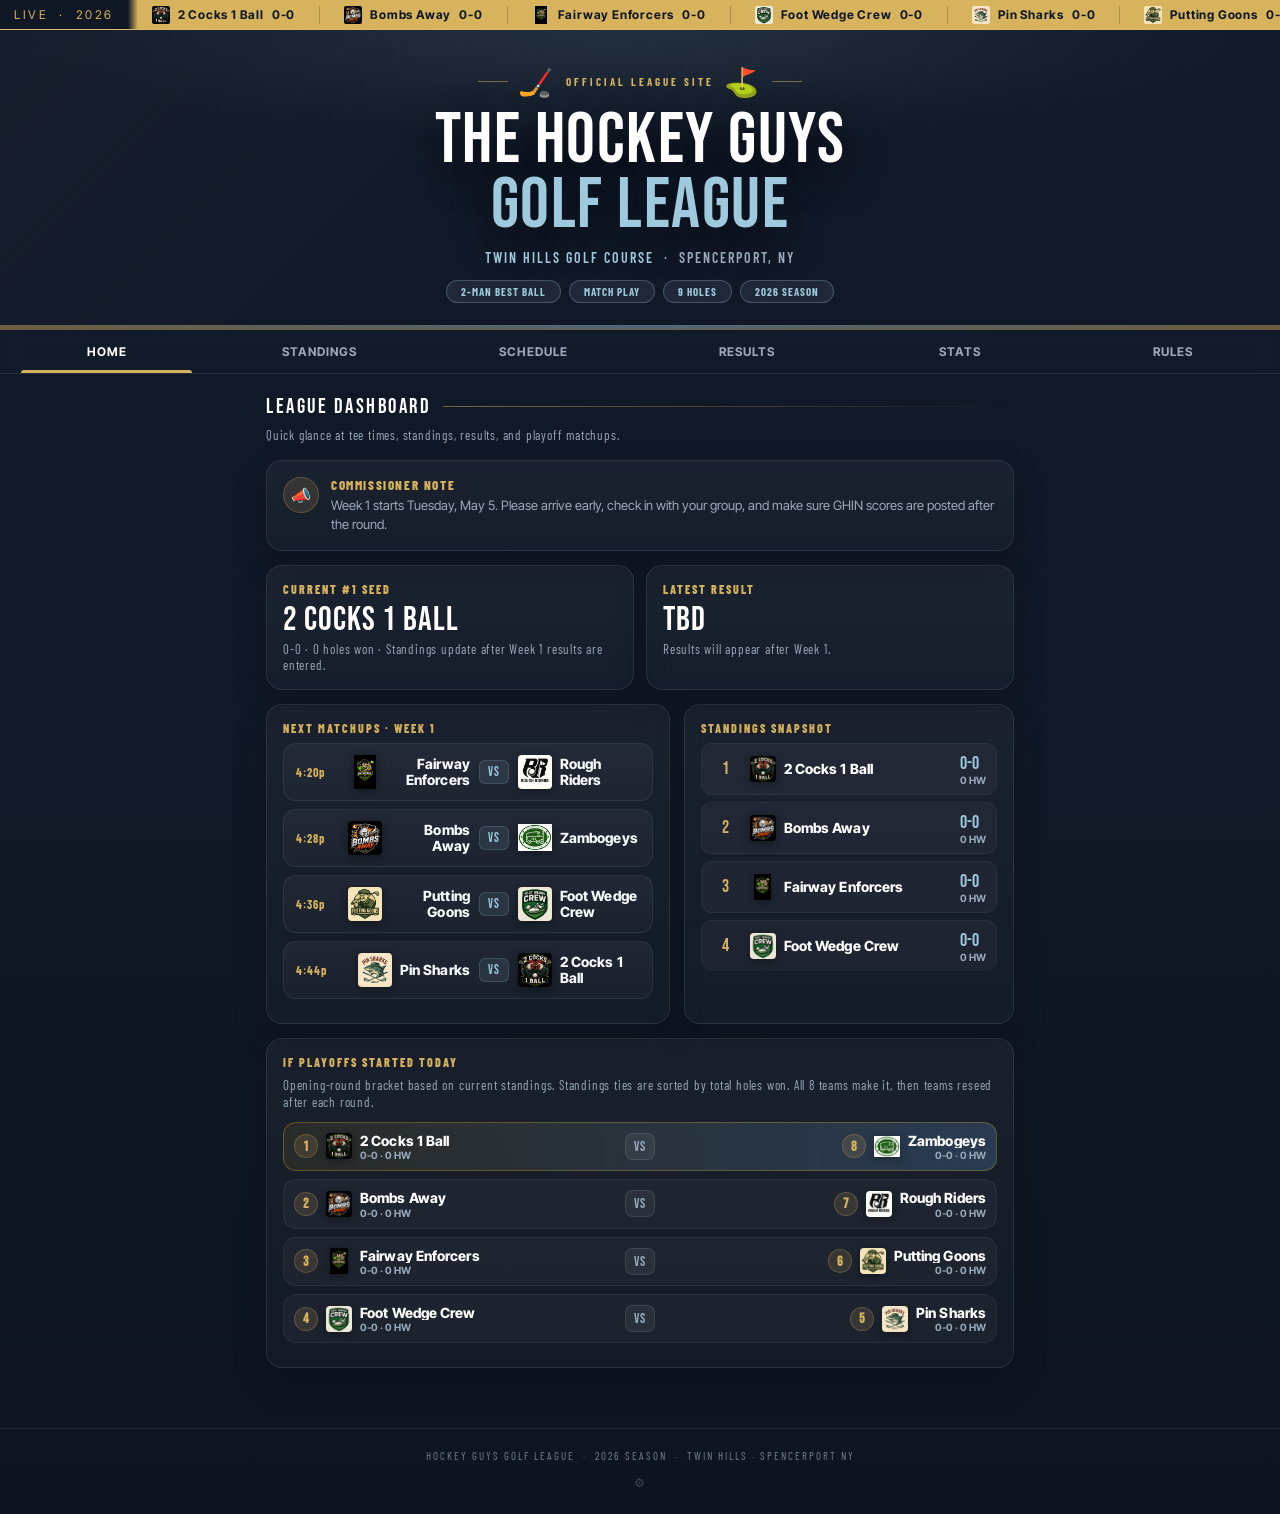
==== commit 579d3e95: "Add files via upload" ====
--- a/index.html
+++ b/index.html
@@ -5,7 +5,7 @@
 <meta name="viewport" content="width=device-width, initial-scale=1.0">
 <title>Hockey Guys Golf League 2026</title>
 <meta name="robots" content="noindex,nofollow">
-<link href="https://fonts.googleapis.com/css2?family=Bebas+Neue&family=Barlow+Condensed:wght@400;600;700;900&family=Barlow:wght@400;500;600&display=swap" rel="stylesheet">
+<link href="https://fonts.googleapis.com/css2?family=Bebas+Neue&family=Barlow+Condensed:wght@400;600;700;900&family=Barlow:wght@400;500;600;700;800&family=Inter+Tight:wght@500;600;700;800&display=swap" rel="stylesheet">
 <link rel="stylesheet" href="style.css">
 <link rel="stylesheet" href="theme-polished.css">
 
@@ -53,7 +53,7 @@
     </div>
     <div id="view-table">
       <table class="standings-table">
-        <thead><tr><th style="width:36px">#</th><th style="text-align:left">Team</th><th style="width:48px">W</th><th style="width:48px">L</th></tr></thead>
+        <thead><tr><th style="width:36px">#</th><th style="text-align:left">Team</th><th style="width:48px">W</th><th style="width:52px">HW</th><th style="width:48px">L</th></tr></thead>
         <tbody id="standings-body"></tbody>
       </table>
     </div>
@@ -121,7 +121,7 @@
     <div class="section-header"><span class="section-label">League Rules</span><div class="section-header-line"></div></div>
     <p class="section-subtitle">League format, GHIN requirements, playoff setup, and tiebreaker order.</p>
     <div class="rules-grid">
-      <div class="rule-card"><div class="rule-title">Format</div><p>Weekly 2-man best ball match play. Each matchup is played over 9 holes.</p></div>
+      <div class="rule-card"><div class="rule-title">Format</div><p>Weekly 2-man best ball match play. Each matchup is played over 9 holes.</p><p>Standings ties are sorted by total holes won throughout the season.</p></div>
       <div class="rule-card"><div class="rule-title">GHIN Handicaps</div><p>GHIN handicaps are mandatory. GHINs will be used for league handicapping throughout the season, so all players are expected to keep their GHIN updated and post scores after each round.</p></div>
       <div class="rule-card rule-card-wide"><div class="rule-title">Playoff Format</div><p>All 8 teams make the playoffs. The opening round is seeded bracket-style with 1 vs. 8, 2 vs. 7, 3 vs. 6, and 4 vs. 5.</p><p>After each playoff round, teams are reseeded so the highest remaining seed plays the lowest remaining seed.</p></div>
       <div class="rule-card rule-card-wide"><div class="rule-title">Tiebreakers</div><p>Playoff holes will no longer be used. For both the regular season and playoffs, ties will be broken using the following structure:</p><ol class="rule-list"><li>Combined net total</li><li>Net scores on the hardest holes, essentially skins</li><li>Most net birdies in the round</li><li>Most gross pars</li></ol></div>
--- a/theme-polished.css
+++ b/theme-polished.css
@@ -4,7 +4,11 @@
   --dark:#111827; --dark2:#162234; --dark3:#1f2e42; --dark4:#2a3b52;
   --text:#f0f4f8; --muted:#9aaabc; --line:rgba(255,255,255,0.09);
 }
-body{background:linear-gradient(180deg,#101826 0%,#111827 42%,#0e1521 100%);} 
+body{background:linear-gradient(180deg,#101826 0%,#111827 42%,#0e1521 100%);font-family:'Inter Tight','Barlow',sans-serif;}
+.hero-title{font-family:'Bebas Neue',sans-serif;}
+.nav-btn,.dash-label,.panel-title,.rule-title,.dash-sub,.section-subtitle,.ticker-item,.ticker-label{font-family:'Inter Tight','Barlow',sans-serif;}
+.t-name,.m-name,.result-name,.mini-team-name,.playoff-team span,.card-name,.team-name{font-family:'Inter Tight','Barlow',sans-serif;font-weight:750;letter-spacing:.1px;}
+ 
 .ticker-wrap{background:var(--gold);height:30px;border-bottom:1px solid rgba(255,255,255,0.08);} 
 .ticker-label{background:#101826;color:var(--gold);font-size:12px;letter-spacing:2.5px;} 
 .ticker-label::after{background:linear-gradient(90deg,#101826,transparent);} 
@@ -47,13 +51,14 @@
 .mini-rank{font-family:'Bebas Neue',sans-serif;font-size:18px;color:var(--gold);text-align:center;} 
 .mini-team{display:flex;align-items:center;gap:8px;min-width:0;} 
 .mini-logo{width:26px;height:26px;object-fit:contain;border-radius:4px;flex-shrink:0;} 
-.mini-team-name{font-family:'Barlow Condensed',sans-serif;font-size:14px;font-weight:800;color:#fff;line-height:1.1;white-space:nowrap;overflow:hidden;text-overflow:ellipsis;} 
+.mini-team-name{font-size:14px;color:#fff;line-height:1.15;white-space:nowrap;overflow:hidden;text-overflow:ellipsis;}
+.mini-hw{display:block;font-family:'Inter Tight','Barlow',sans-serif;font-size:10px;font-weight:700;color:var(--muted);line-height:1;margin-top:1px;text-align:right;} 
 .mini-record{font-family:'Bebas Neue',sans-serif;font-size:18px;color:var(--ice);} 
 .matchup-card{border-radius:13px;padding:11px 12px;gap:9px;border-color:rgba(255,255,255,.07);box-shadow:none;} 
 .matchup-card:hover{border-color:rgba(216,179,93,.28);} 
 .m-time{color:var(--gold);font-size:12px;width:43px;} 
 .vs-badge{background:rgba(159,201,220,.1);border-color:rgba(159,201,220,.18);color:var(--ice);} 
-.m-name{font-size:14px;color:#f7fafc;} 
+.m-name{font-size:14px;color:#f7fafc;line-height:1.15;} 
 .week-label,.results-week-header{font-size:12px;color:var(--gold);letter-spacing:2px;} 
 .standings-table{border-spacing:0 7px;} 
 .standings-table thead th{color:var(--muted);font-size:10px;letter-spacing:1.6px;} 
@@ -61,17 +66,17 @@
 .standings-row:hover{background:rgba(255,255,255,.06);transform:none;} 
 .standings-row.leader{background:linear-gradient(90deg,rgba(216,179,93,.12),rgba(255,255,255,.025));border-left:3px solid var(--gold);} 
 .rank-1{color:var(--gold);text-shadow:none;} .rank-2{color:#d6dee9}.rank-3{color:#cfa879}
-.t-name{font-size:16px;letter-spacing:.2px;} .t-players{color:var(--muted);font-size:11px;} .w-cell{color:var(--green);} 
+.t-name{font-size:15px;letter-spacing:.1px;line-height:1.15;} .t-players{color:var(--muted);font-size:11px;} .w-cell{color:var(--green);} .hw-cell{text-align:center;width:52px;font-family:'Bebas Neue',sans-serif;font-size:24px;color:var(--ice);} 
 .result-card{border-radius:15px;padding:14px;} .result-matchplay{color:var(--gold);font-size:24px;} .result-side,.result-detail{color:var(--muted);} .result-name.winner{color:var(--green);} 
 .playoff-dashboard{margin-top:14px;} 
 .playoff-matchup-row{display:grid;grid-template-columns:1fr auto 1fr;align-items:center;gap:10px;background:rgba(255,255,255,.035);border:1px solid rgba(255,255,255,.055);border-radius:13px;padding:10px;margin-bottom:8px;} 
 .playoff-team{display:flex;align-items:center;gap:8px;min-width:0;} .playoff-team-low{justify-content:flex-end;text-align:right;} 
 .playoff-seed{width:24px;height:24px;border-radius:50%;background:rgba(216,179,93,.14);border:1px solid rgba(216,179,93,.25);font-family:'Bebas Neue',sans-serif;font-size:14px;color:var(--gold);display:flex;align-items:center;justify-content:center;flex-shrink:0;} 
 .playoff-vs{font-family:'Bebas Neue',sans-serif;font-size:14px;color:var(--muted);letter-spacing:1px;} 
-.playoff-team span{font-family:'Barlow Condensed',sans-serif;font-size:14px;font-weight:800;color:#fff;line-height:1;} .playoff-record{font-family:'Barlow Condensed',sans-serif;font-size:11px;color:var(--muted);margin-top:1px;} 
+.playoff-team span{font-size:14px;color:#fff;line-height:1.1;} .playoff-record{font-family:'Inter Tight','Barlow',sans-serif;font-size:10px;font-weight:700;color:var(--muted);margin-top:2px;} 
 .rules-grid{display:grid;grid-template-columns:1fr 1fr;gap:12px;} .rule-card{border-radius:16px;padding:16px;} .rule-card-wide{grid-column:1/-1;} 
 .rule-card p{font-size:14px;line-height:1.5;color:var(--muted);margin-bottom:8px;} .rule-list{margin-left:20px;color:#dfe8f1;font-size:14px;line-height:1.55;} .rule-list li{margin-bottom:4px;} 
 .footer{border-top:1px solid var(--line);opacity:.72;} .footer-admin-link{display:inline-flex;margin-top:8px;color:rgba(255,255,255,.28);text-decoration:none;font-size:12px;transition:color .2s;} .footer-admin-link:hover{color:var(--gold);} 
 .last-updated{font-family:'Barlow Condensed',sans-serif;font-size:11px;letter-spacing:1.5px;text-transform:uppercase;color:var(--muted);margin:-8px 0 14px;text-align:right;} 
 .no-results{background:linear-gradient(180deg,rgba(255,255,255,.04),rgba(255,255,255,.02));border:1px solid var(--line);border-radius:16px;opacity:1;color:var(--muted);}
-@media(max-width:680px){.dashboard-grid-two,.dashboard-two,.rules-grid{grid-template-columns:1fr}.hero-inner{padding:30px 14px 24px}.content{padding:18px 12px 38px}.dash-value{font-size:30px}.playoff-matchup-row{grid-template-columns:1fr;gap:6px}.playoff-vs{text-align:center}.playoff-team-low{justify-content:flex-start;text-align:left}.nav-btn{font-size:10px;padding:13px 2px}.ticker-wrap{display:none}}
+@media(max-width:680px){.standings-table thead th{padding:0 6px 6px}.standings-row td{padding:9px 6px}.t-logo,.t-placeholder{width:36px;height:36px}.t-name{font-size:14px}.hw-cell,.w-cell,.l-cell{font-size:21px;width:38px}.dashboard-grid-two,.dashboard-two,.rules-grid{grid-template-columns:1fr}.hero-inner{padding:30px 14px 24px}.content{padding:18px 12px 38px}.dash-value{font-size:30px}.playoff-matchup-row{grid-template-columns:1fr;gap:6px}.playoff-vs{text-align:center}.playoff-team-low{justify-content:flex-start;text-align:left}.nav-btn{font-size:10px;padding:13px 2px}.ticker-wrap{display:none}}
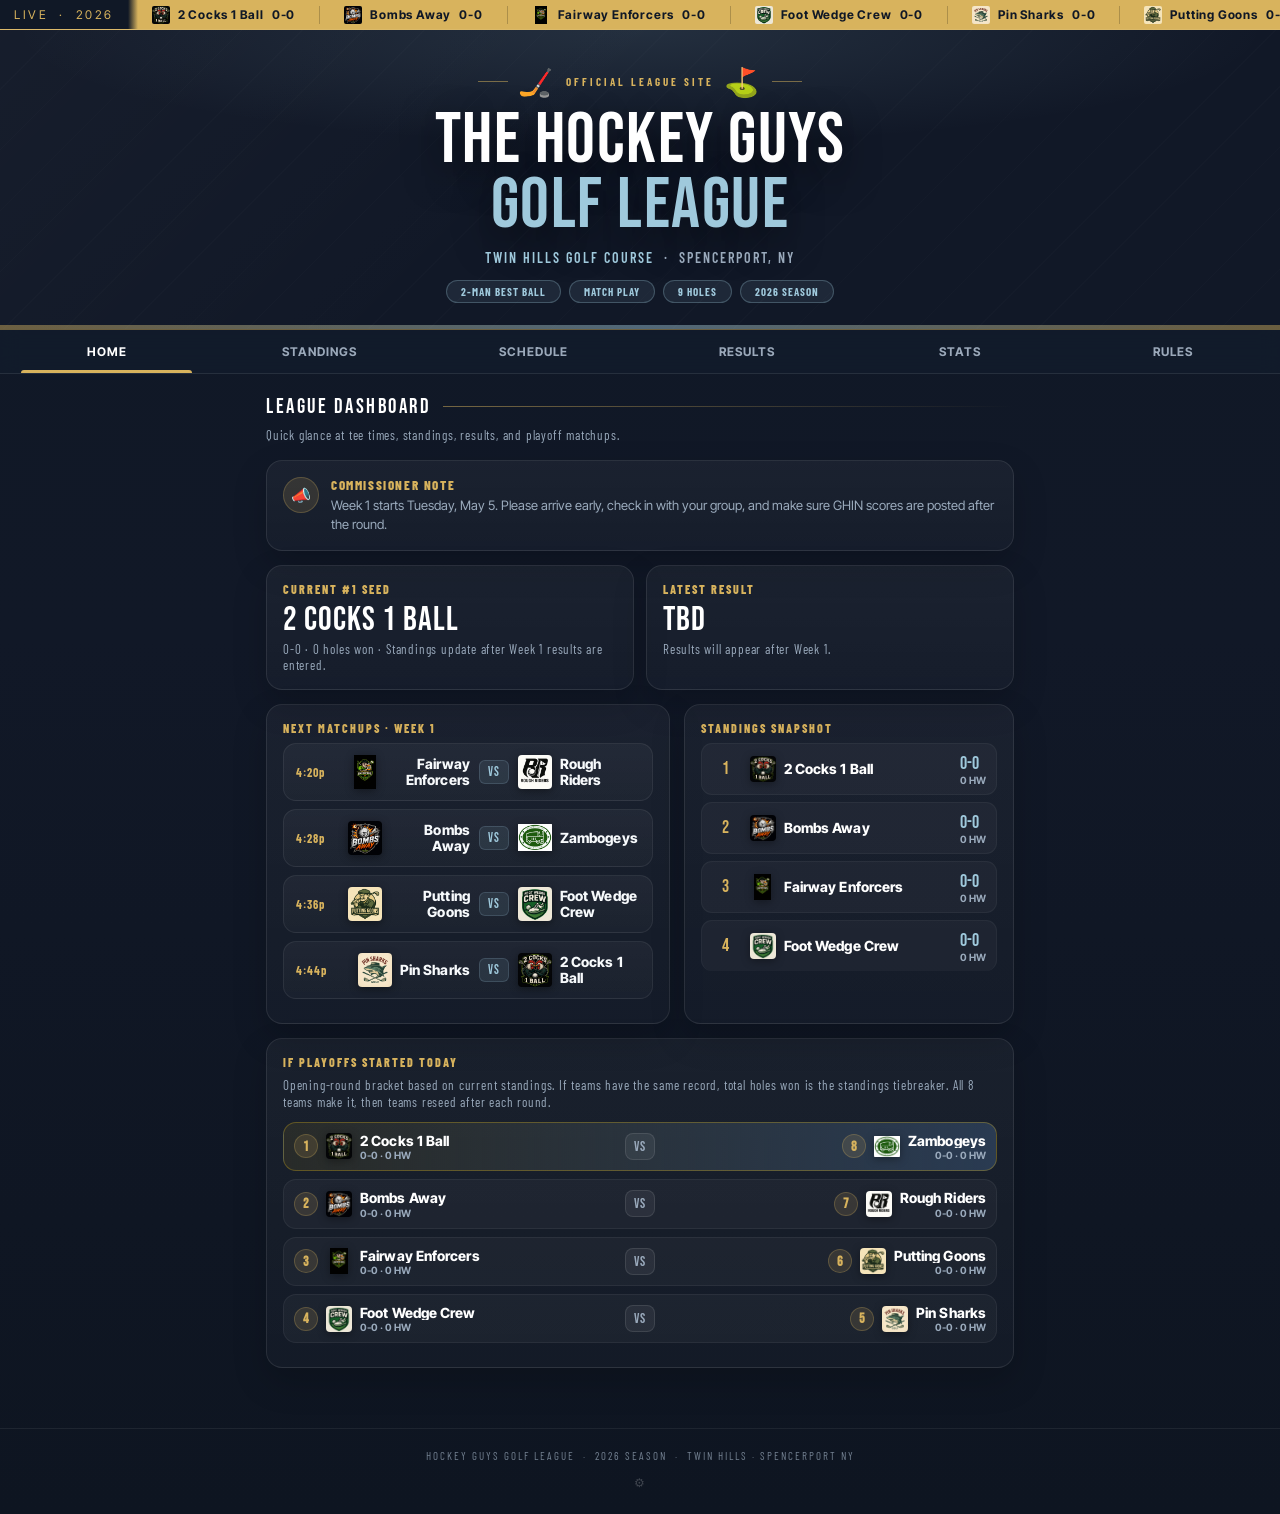
==== commit 67c2dd58: "Add files via upload" ====
--- a/index.html
+++ b/index.html
@@ -53,7 +53,7 @@
     </div>
     <div id="view-table">
       <table class="standings-table">
-        <thead><tr><th style="width:36px">#</th><th style="text-align:left">Team</th><th style="width:48px">W</th><th style="width:52px">HW</th><th style="width:48px">L</th></tr></thead>
+        <thead><tr><th style="width:36px">#</th><th style="text-align:left">Team</th><th style="width:48px">W</th><th style="width:48px">L</th><th style="width:52px">HW</th></tr></thead>
         <tbody id="standings-body"></tbody>
       </table>
     </div>
@@ -121,9 +121,9 @@
     <div class="section-header"><span class="section-label">League Rules</span><div class="section-header-line"></div></div>
     <p class="section-subtitle">League format, GHIN requirements, playoff setup, and tiebreaker order.</p>
     <div class="rules-grid">
-      <div class="rule-card"><div class="rule-title">Format</div><p>Weekly 2-man best ball match play. Each matchup is played over 9 holes.</p><p>Standings ties are sorted by total holes won throughout the season.</p></div>
+      <div class="rule-card"><div class="rule-title">Format</div><p>Weekly 2-man best ball match play. Each matchup is played over 9 holes.</p></div>
       <div class="rule-card"><div class="rule-title">GHIN Handicaps</div><p>GHIN handicaps are mandatory. GHINs will be used for league handicapping throughout the season, so all players are expected to keep their GHIN updated and post scores after each round.</p></div>
-      <div class="rule-card rule-card-wide"><div class="rule-title">Playoff Format</div><p>All 8 teams make the playoffs. The opening round is seeded bracket-style with 1 vs. 8, 2 vs. 7, 3 vs. 6, and 4 vs. 5.</p><p>After each playoff round, teams are reseeded so the highest remaining seed plays the lowest remaining seed.</p></div>
+      <div class="rule-card rule-card-wide"><div class="rule-title">Playoff Format</div><p>All 8 teams make the playoffs. The opening round is seeded bracket-style with 1 vs. 8, 2 vs. 7, 3 vs. 6, and 4 vs. 5.</p><p>After each playoff round, teams are reseeded so the highest remaining seed plays the lowest remaining seed.</p><p>If teams are tied with the same record in the standings, the tiebreaker is total holes won for the season.</p></div>
       <div class="rule-card rule-card-wide"><div class="rule-title">Tiebreakers</div><p>Playoff holes will no longer be used. For both the regular season and playoffs, ties will be broken using the following structure:</p><ol class="rule-list"><li>Combined net total</li><li>Net scores on the hardest holes, essentially skins</li><li>Most net birdies in the round</li><li>Most gross pars</li></ol></div>
     </div>
   </div>
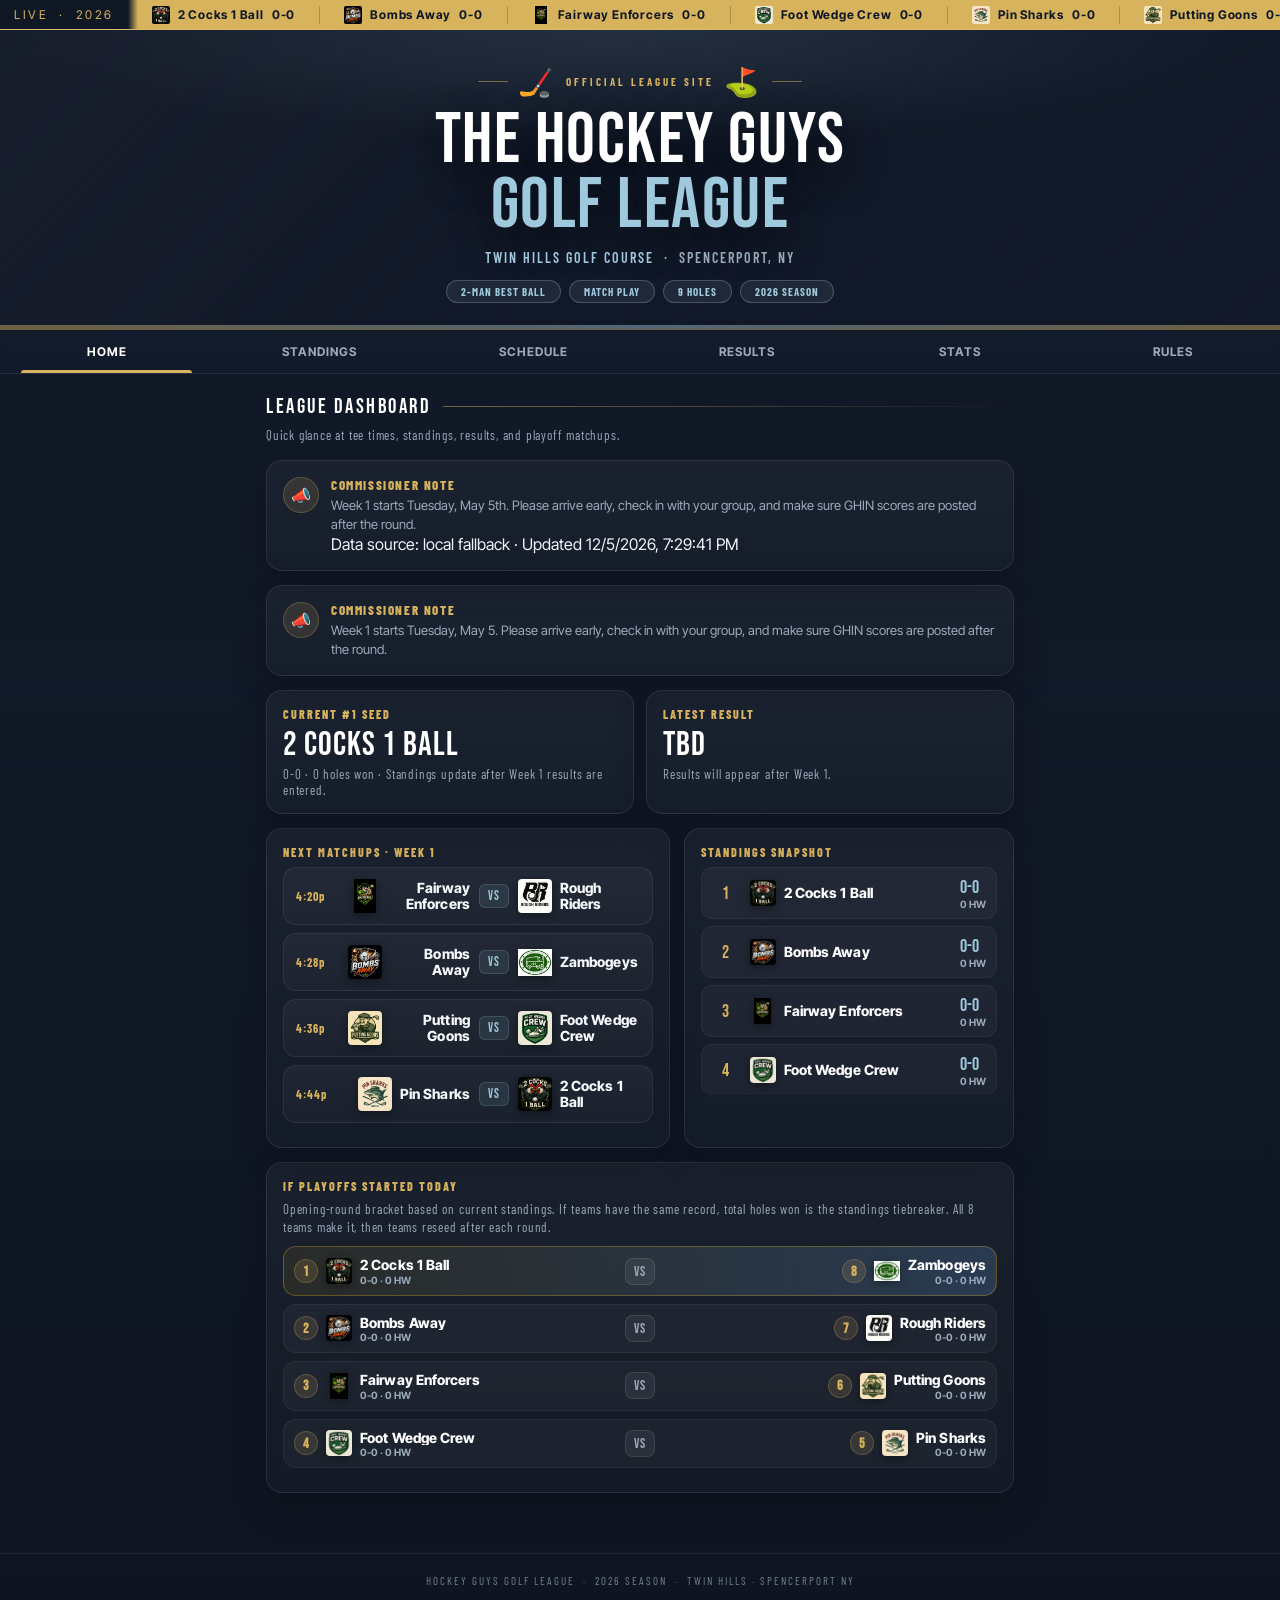
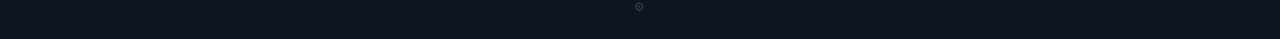
==== commit 87677253: "Add files via upload" ====
--- a/index.html
+++ b/index.html
@@ -136,6 +136,7 @@
 
 <script src="public.js"></script>
 <script src="polish.js"></script>
+<script src="sync-hotfix.js"></script>
 
 </body>
 </html>
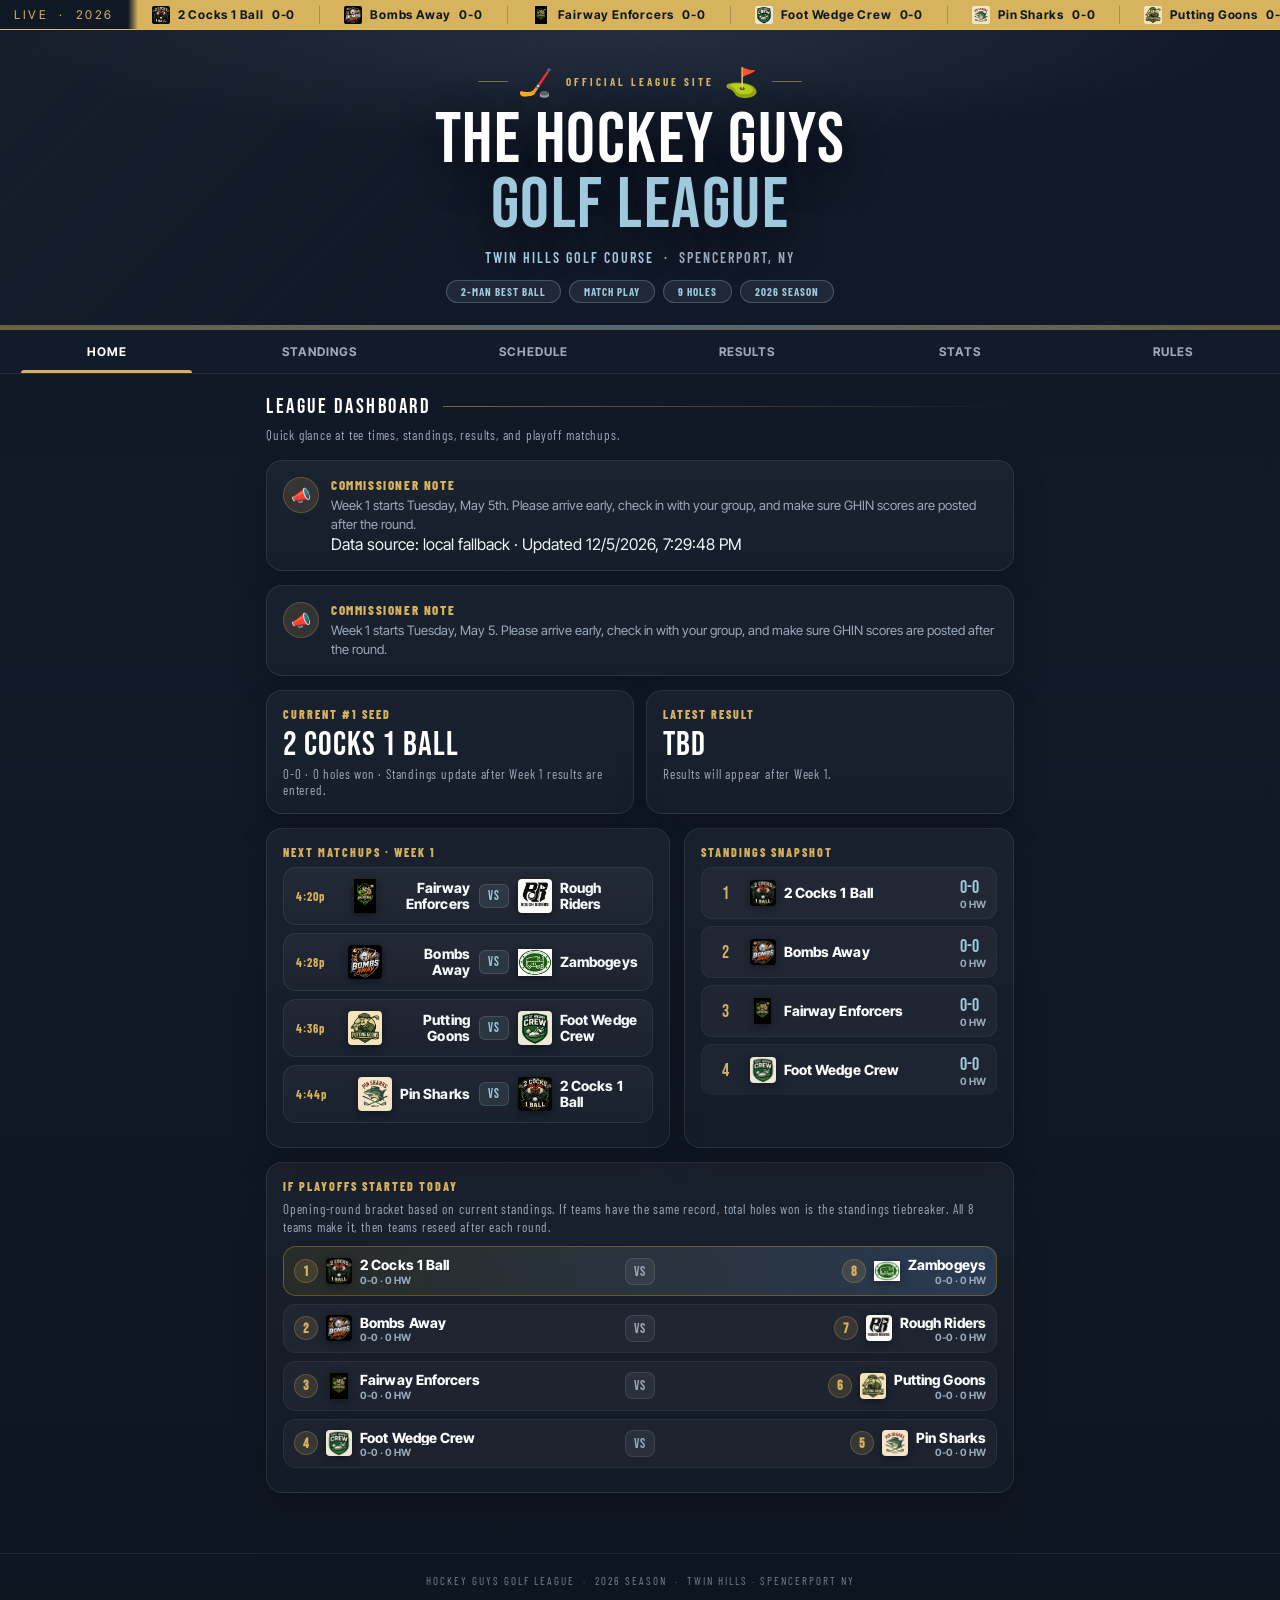
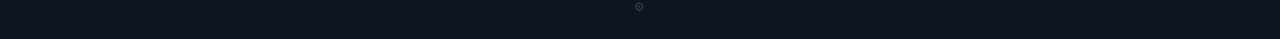
==== commit 79304cb8: "Update index.html" ====
--- a/index.html
+++ b/index.html
@@ -6,8 +6,8 @@
 <title>Hockey Guys Golf League 2026</title>
 <meta name="robots" content="noindex,nofollow">
 <link href="https://fonts.googleapis.com/css2?family=Bebas+Neue&family=Barlow+Condensed:wght@400;600;700;900&family=Barlow:wght@400;500;600;700;800&family=Inter+Tight:wght@500;600;700;800&display=swap" rel="stylesheet">
-<link rel="stylesheet" href="style.css">
-<link rel="stylesheet" href="theme-polished.css">
+<link rel="stylesheet" href="style.css?v=3.9">
+<link rel="stylesheet" href="theme-polished.css?v=3.9">
 
 </head>
 <body>
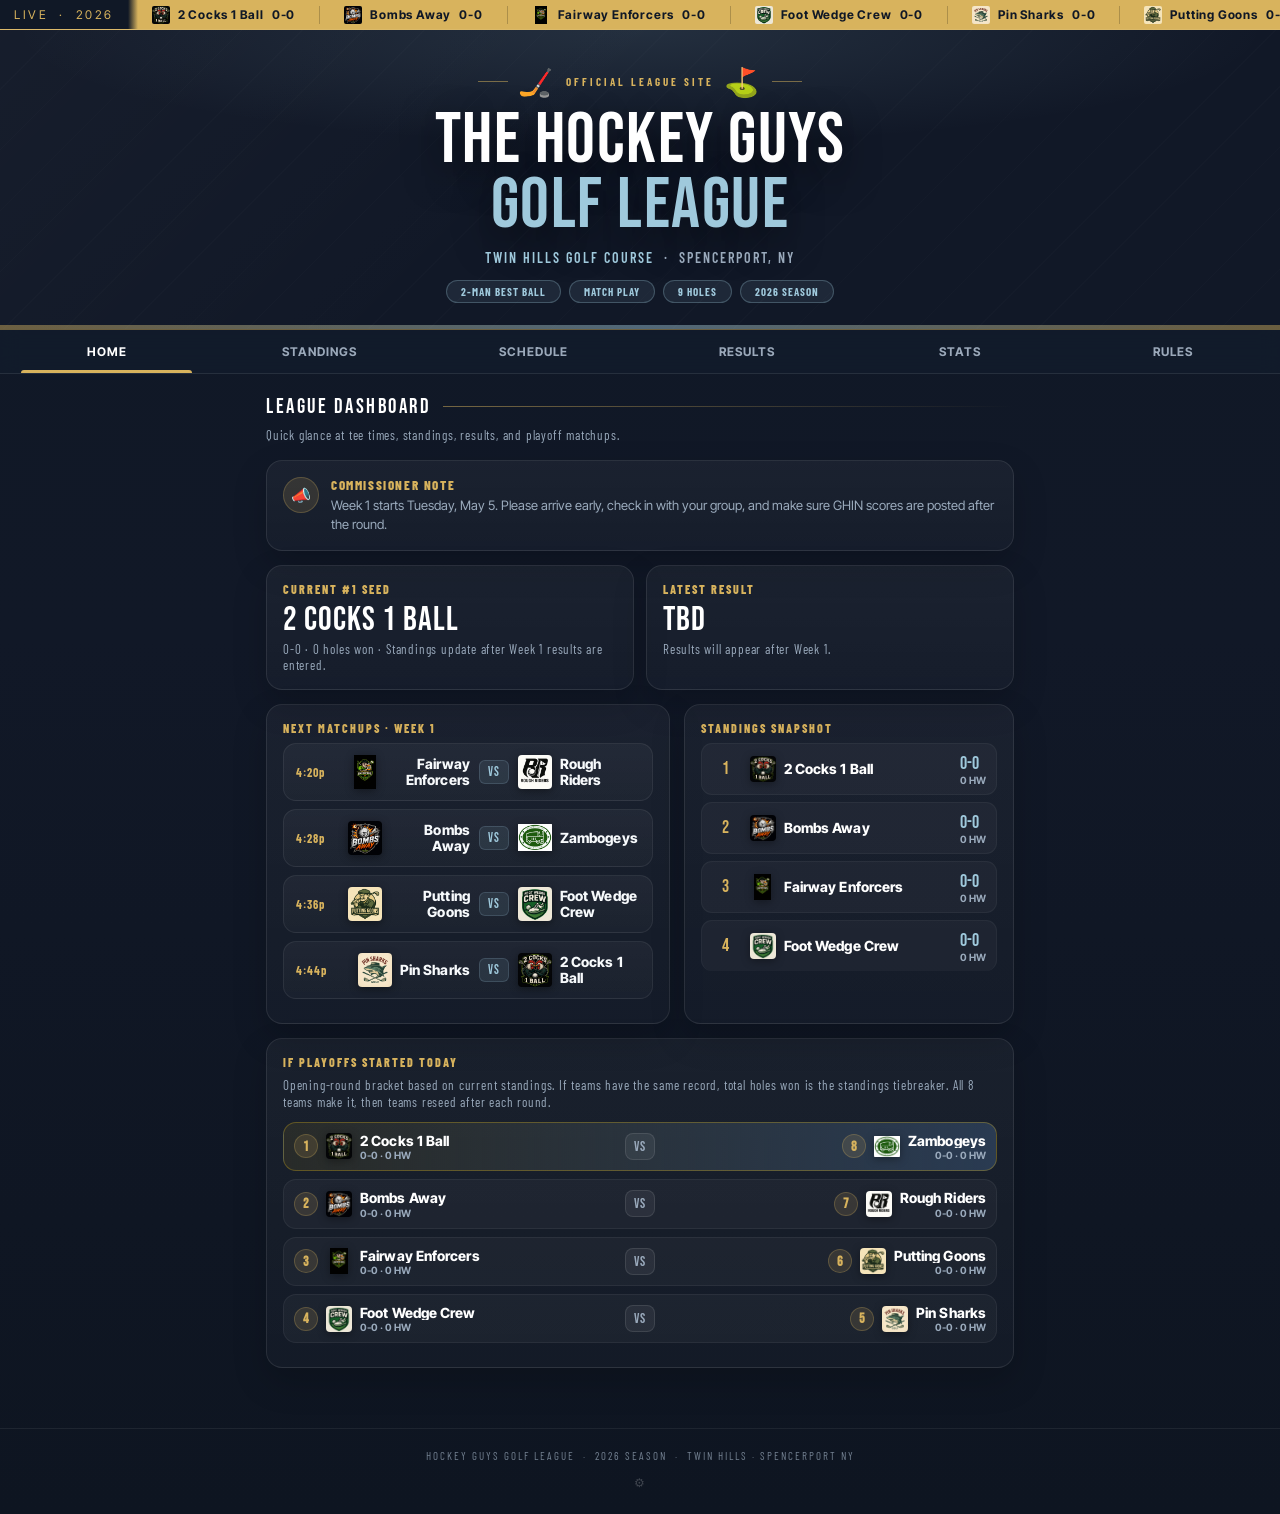
==== commit f13993b0: "Update index.html" ====
--- a/index.html
+++ b/index.html
@@ -6,9 +6,8 @@
 <title>Hockey Guys Golf League 2026</title>
 <meta name="robots" content="noindex,nofollow">
 <link href="https://fonts.googleapis.com/css2?family=Bebas+Neue&family=Barlow+Condensed:wght@400;600;700;900&family=Barlow:wght@400;500;600;700;800&family=Inter+Tight:wght@500;600;700;800&display=swap" rel="stylesheet">
-<link rel="stylesheet" href="style.css?v=3.9">
-<link rel="stylesheet" href="theme-polished.css?v=3.9">
-
+<link rel="stylesheet" href="style.css?v=4.0">
+<link rel="stylesheet" href="theme-polished.css?v=4.0">
 </head>
 <body>
 
@@ -16,6 +15,7 @@
   <div class="ticker-label">LIVE &nbsp;·&nbsp; 2026</div>
   <div class="ticker-track" id="ticker-track"></div>
 </div>
+
 <div class="hero">
   <div class="hero-bg"></div><div class="hero-stripes"></div>
   <div class="hero-inner">
@@ -28,6 +28,7 @@
     </div>
   </div>
 </div>
+
 <div class="nav">
   <button class="nav-btn active" onclick="show('dashboard',this)">Home</button>
   <button class="nav-btn" onclick="show('standings',this)">Standings</button>
@@ -78,44 +79,34 @@
     <div class="section-header"><span class="section-label">Player Stats</span><div class="section-header-line"></div></div>
     <p class="section-subtitle">Individual scoring trends and season leaders will populate after scorecards are saved.</p>
 
-    <!-- Stats Filter -->
     <div class="stats-filter">
       <button class="stats-filter-btn active" onclick="setStatFilter('all',this)">All Players</button>
       <button class="stats-filter-btn" onclick="setStatFilter('leaders',this)">Leaders</button>
     </div>
 
-    <!-- Season Leaders Banner -->
     <div id="stats-leaders-banner" style="display:none"></div>
 
-    <!-- Player Stats Cards -->
     <div id="stats-no-data" class="no-results">
       <div class="no-results-icon">📊</div>
       <div class="no-results-text">No stats yet<br>Enter Week 1 scores to see individual stats</div>
     </div>
     <div id="stats-container" style="display:none">
-
-      <!-- Season Leaders row -->
       <div id="leaders-row" class="leaders-row"></div>
 
-      <!-- Filter toggle -->
       <div id="player-search-wrap" style="margin-bottom:14px;display:none">
         <input type="text" id="player-search" class="player-search-input" placeholder="Search player..." oninput="filterPlayerStats()">
       </div>
 
-      <!-- All Players Grid -->
       <div id="player-cards-container"></div>
 
-      <!-- Hole-by-Hole Breakdown -->
       <div class="section-header" style="margin-top:24px">
         <span class="section-label" style="font-size:16px">Hole Breakdown</span>
         <div class="section-header-line"></div>
       </div>
       <p style="font-family:'Barlow Condensed',sans-serif;font-size:12px;color:var(--muted);margin-bottom:12px;letter-spacing:1px;">Average gross score per hole across all rounds played</p>
       <div id="hole-breakdown-container"></div>
-
     </div>
   </div>
-
 
   <div id="rules" class="section">
     <div class="section-header"><span class="section-label">League Rules</span><div class="section-header-line"></div></div>
@@ -127,16 +118,15 @@
       <div class="rule-card rule-card-wide"><div class="rule-title">Tiebreakers</div><p>Playoff holes will no longer be used. For both the regular season and playoffs, ties will be broken using the following structure:</p><ol class="rule-list"><li>Combined net total</li><li>Net scores on the hardest holes, essentially skins</li><li>Most net birdies in the round</li><li>Most gross pars</li></ol></div>
     </div>
   </div>
+</div>
 
-</div>
 <div class="footer">
   <div>Hockey Guys Golf League &nbsp;·&nbsp; 2026 Season &nbsp;·&nbsp; Twin Hills · Spencerport NY</div>
   <a class="footer-admin-link" href="admin.html" aria-label="Commissioner login" title="Commissioner login">⚙</a>
 </div>
 
-<script src="public.js"></script>
-<script src="polish.js"></script>
-<script src="sync-hotfix.js"></script>
+<script src="public.js?v=4.0"></script>
+<script src="polish.js?v=4.0"></script>
 
 </body>
 </html>
